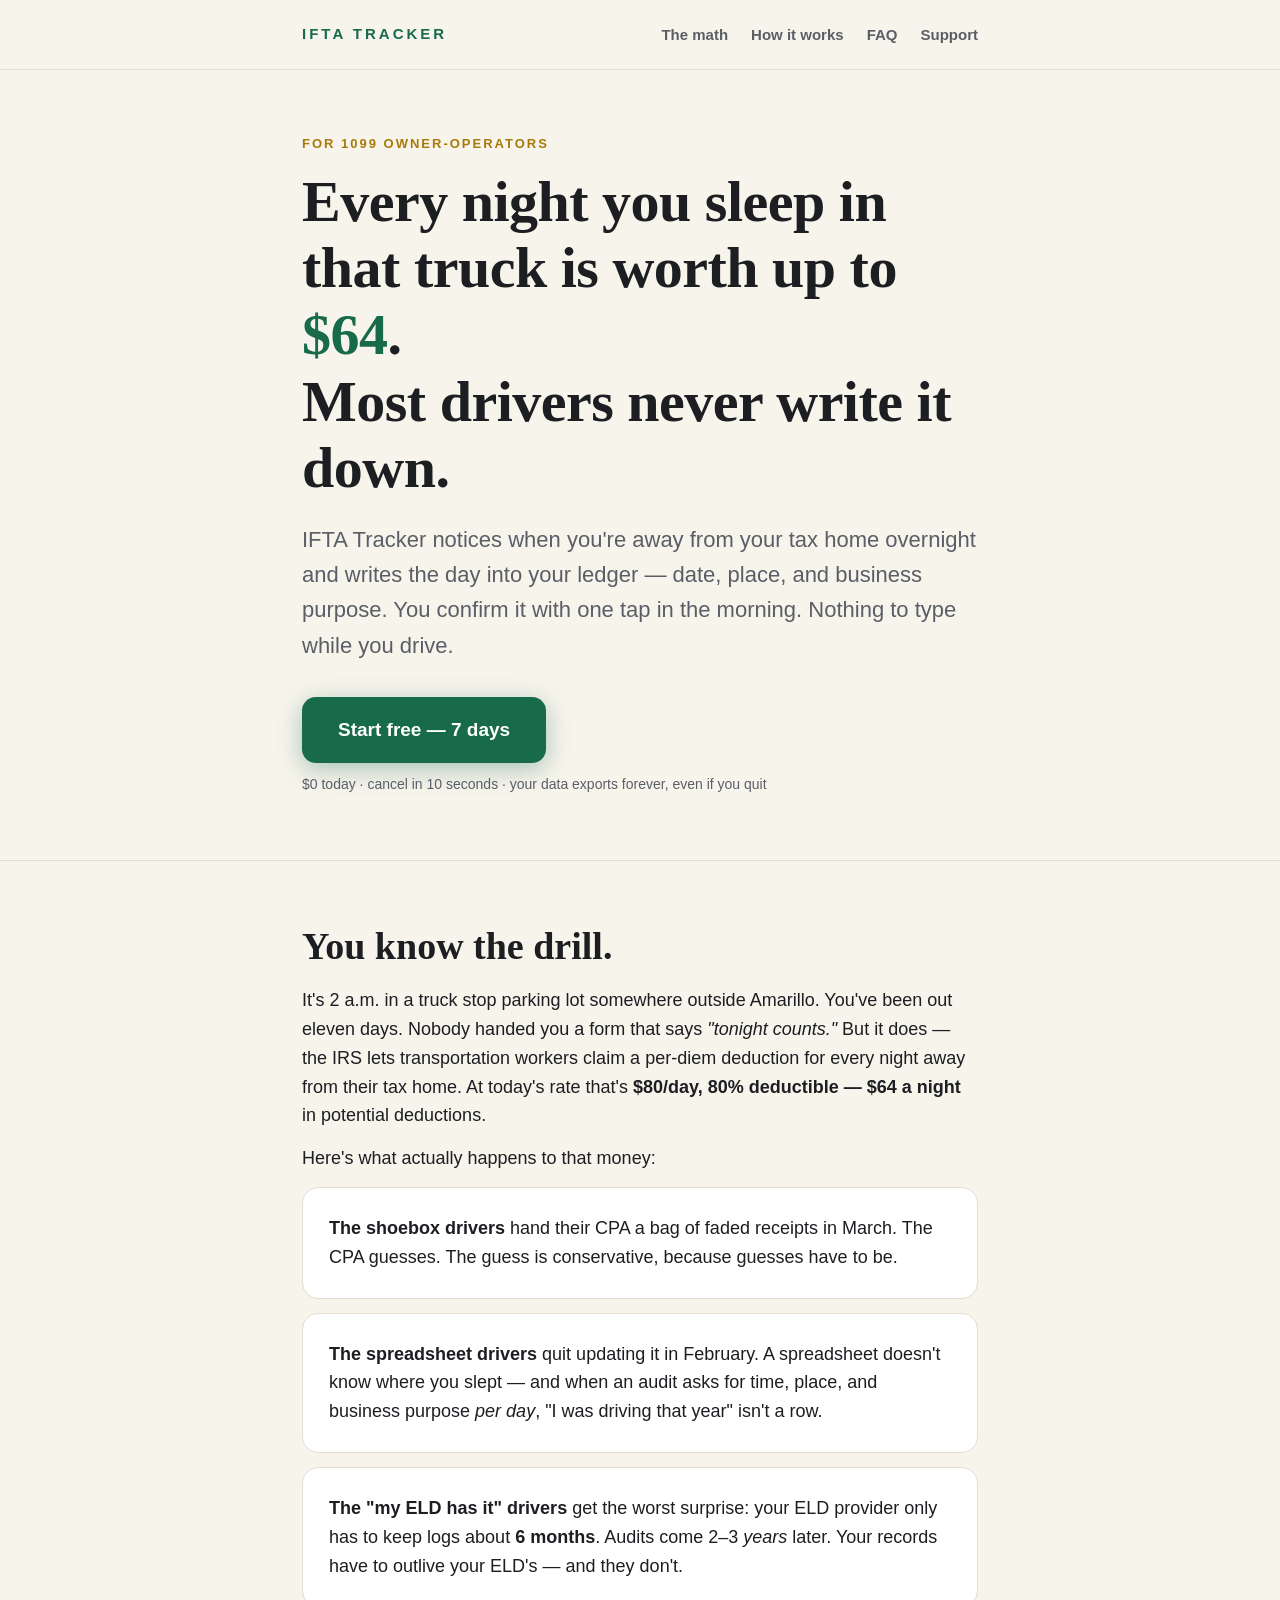
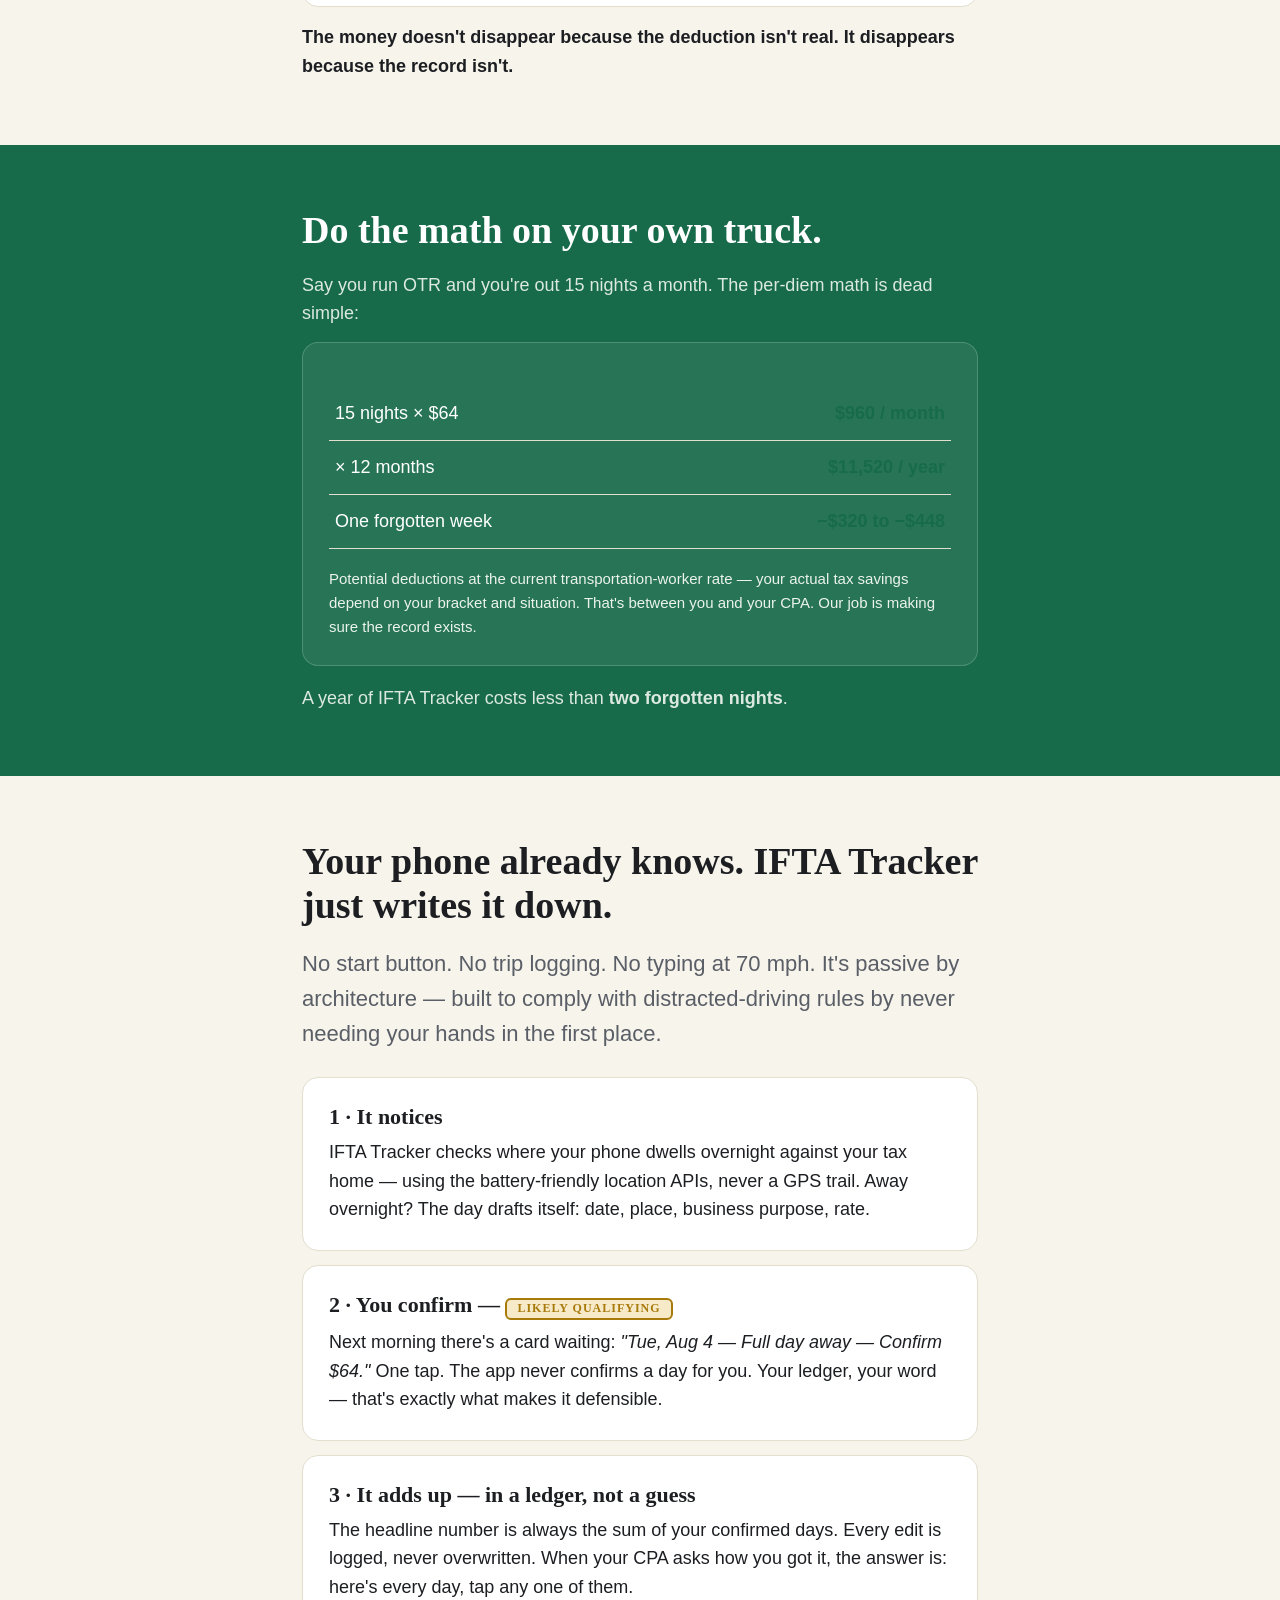
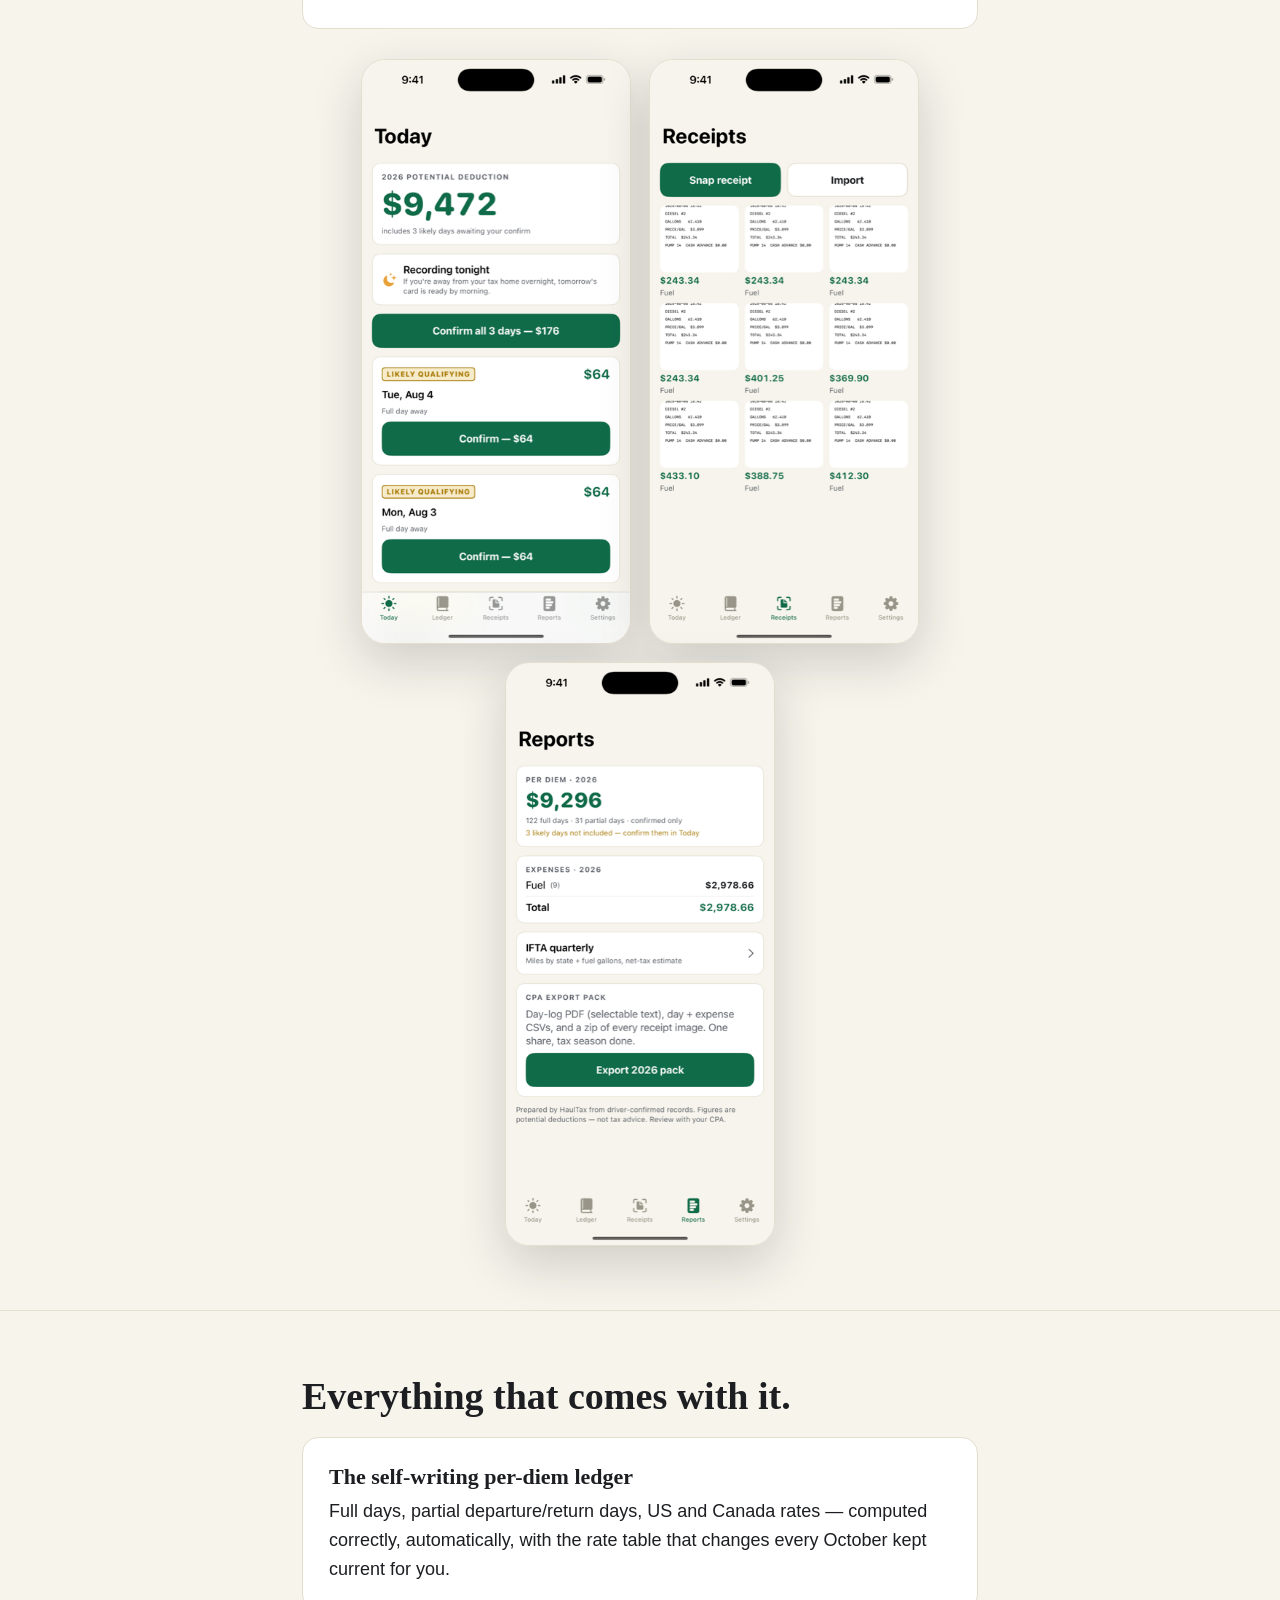
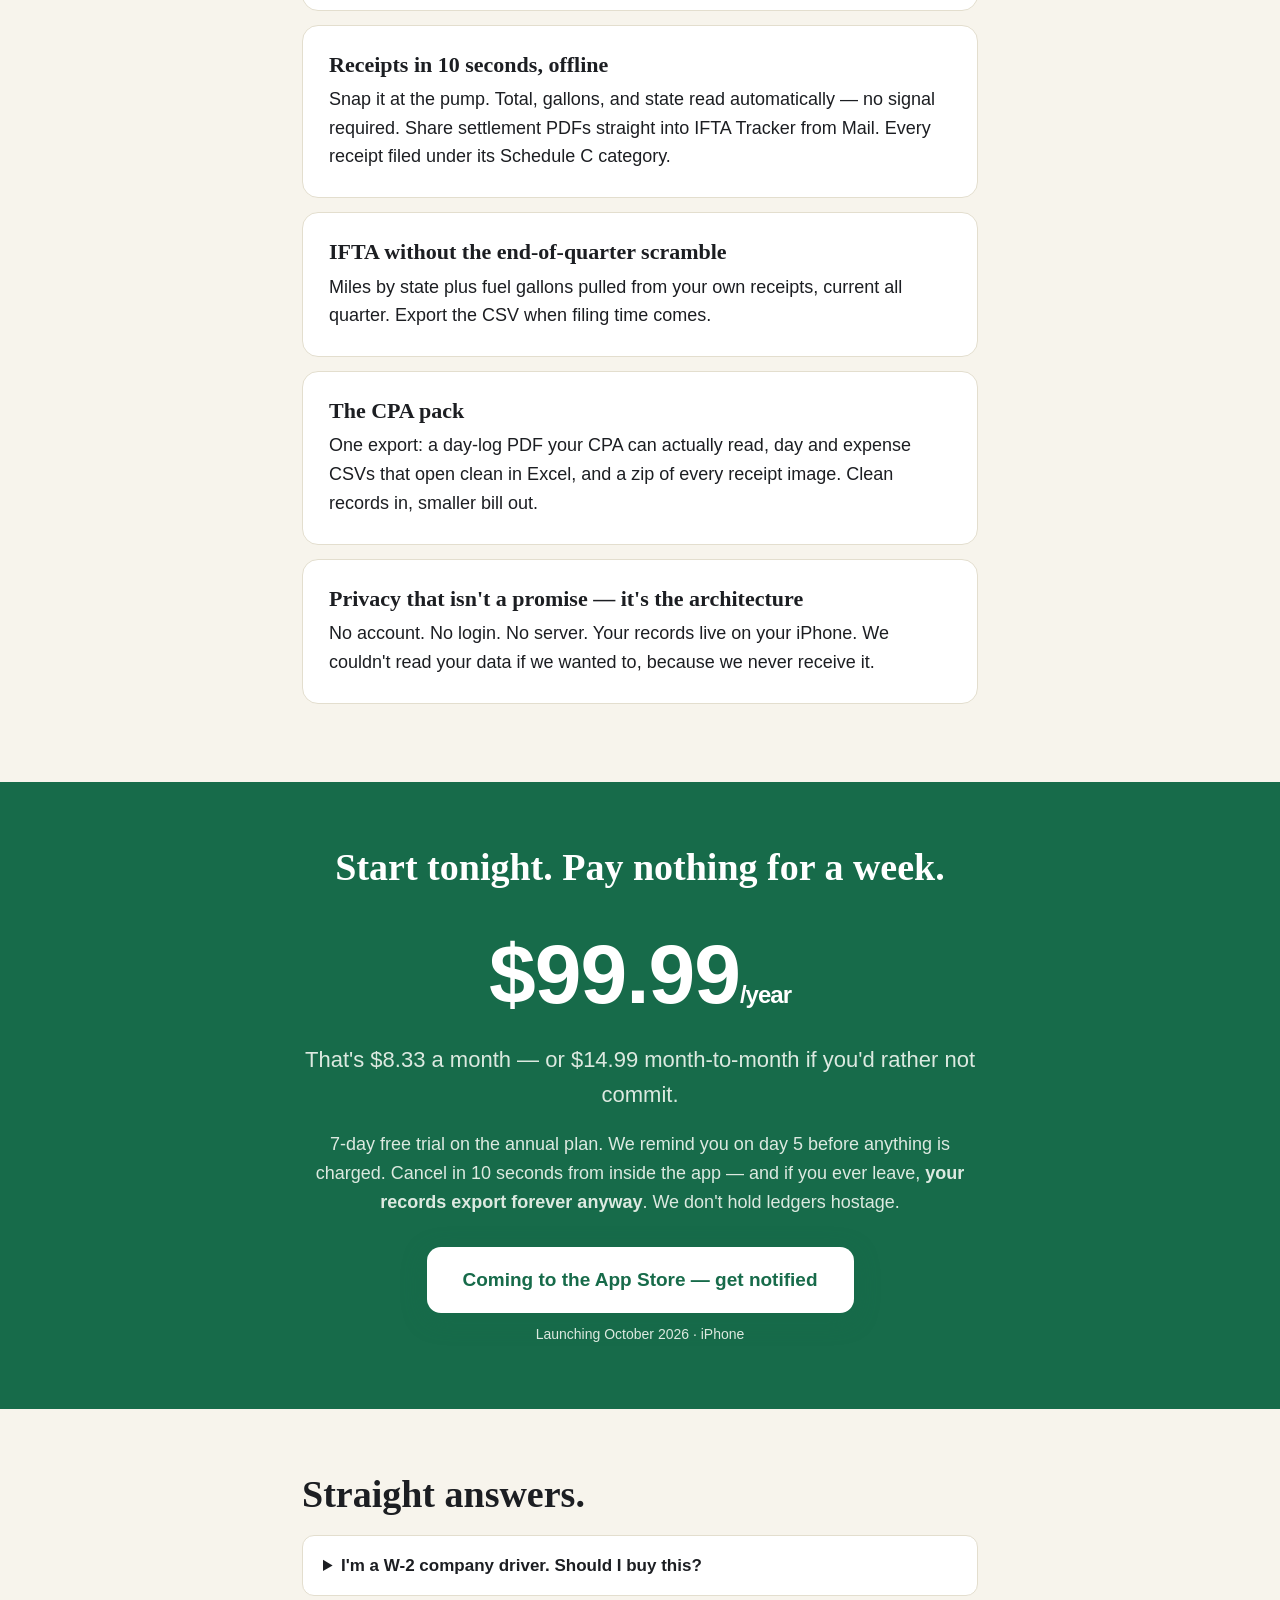
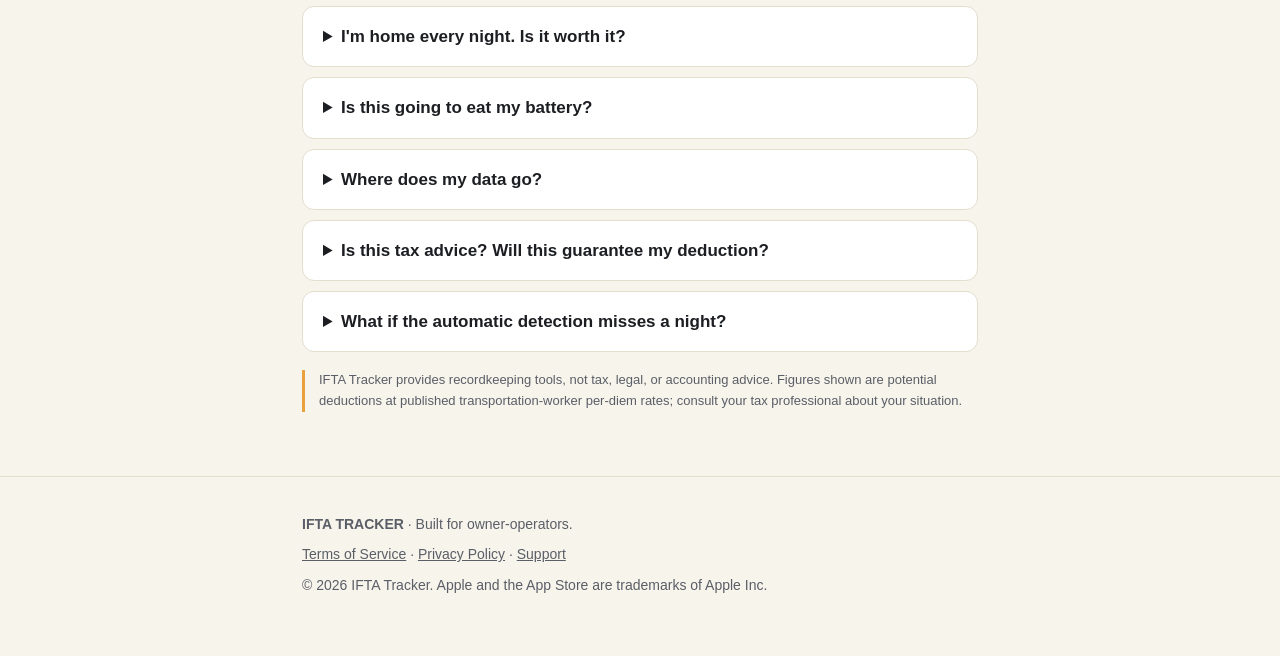
==== index.html @ a879c94c "IFTA Tracker marketing site: landing, privacy, terms, support" ====
<!DOCTYPE html>
<html lang="en">
<head>
<meta charset="utf-8">
<meta name="viewport" content="width=device-width, initial-scale=1">
<title>IFTA Tracker — Your road days are worth money. Most drivers never write them down.</title>
<meta name="description" content="IFTA Tracker records your away-from-home nights automatically — up to $64/day in potential per-diem deductions for owner-operators. Receipts in 10 seconds. IFTA without the scramble. Your data never leaves your phone.">
<link rel="stylesheet" href="style.css">
</head>
<body>

<header class="site">
  <div class="wrap">
    <a class="wordmark" href="./">IFTA TRACKER</a>
    <nav class="nav">
      <a href="#math">The math</a>
      <a href="#how">How it works</a>
      <a href="#faq">FAQ</a>
      <a href="support/">Support</a>
    </nav>
  </div>
</header>

<!-- HOOK -->
<section>
  <div class="wrap">
    <p class="eyebrow">For 1099 owner-operators</p>
    <h1>Every night you sleep in that truck is worth up to <span class="money">$64</span>.<br>
    Most drivers never write it down.</h1>
    <p class="sub" style="margin-top:20px">
      IFTA Tracker notices when you're away from your tax home overnight and writes the day
      into your ledger — date, place, and business purpose. You confirm it with one tap
      in the morning. Nothing to type while you drive.
    </p>
    <div style="margin-top:34px">
      <a class="cta" href="#get">Start free — 7 days</a>
      <span class="cta-sub">$0 today · cancel in 10 seconds · your data exports forever, even if you quit</span>
    </div>
  </div>
</section>

<!-- STORY / PROBLEM -->
<section class="rule-top">
  <div class="wrap">
    <h2>You know the drill.</h2>
    <p>It's 2 a.m. in a truck stop parking lot somewhere outside Amarillo. You've been
    out eleven days. Nobody handed you a form that says <em>"tonight counts."</em>
    But it does — the IRS lets transportation workers claim a per-diem deduction for
    every night away from their tax home. At today's rate that's <strong>$80/day, 80%
    deductible — $64 a night</strong> in potential deductions.</p>

    <p style="margin-top:14px">Here's what actually happens to that money:</p>

    <div class="card">
      <p><strong>The shoebox drivers</strong> hand their CPA a bag of faded receipts in
      March. The CPA guesses. The guess is conservative, because guesses have to be.</p>
    </div>
    <div class="card">
      <p><strong>The spreadsheet drivers</strong> quit updating it in February. A
      spreadsheet doesn't know where you slept — and when an audit asks for time,
      place, and business purpose <em>per day</em>, "I was driving that year" isn't a row.</p>
    </div>
    <div class="card">
      <p><strong>The "my ELD has it" drivers</strong> get the worst surprise: your ELD
      provider only has to keep logs about <strong>6 months</strong>. Audits come 2–3
      <em>years</em> later. Your records have to outlive your ELD's — and they don't.</p>
    </div>

    <p style="margin-top:16px"><strong>The money doesn't disappear because the deduction
    isn't real. It disappears because the record isn't.</strong></p>
  </div>
</section>

<!-- THE MATH -->
<section class="dark" id="math">
  <div class="wrap">
    <h2>Do the math on your own truck.</h2>
    <p>Say you run OTR and you're out 15 nights a month. The per-diem math is dead simple:</p>
    <div class="card">
      <table class="ledger-table" style="color:#fff">
        <tr><td>15 nights × $64</td><td>$960 / month</td></tr>
        <tr><td>× 12 months</td><td>$11,520 / year</td></tr>
        <tr><td>One forgotten week</td><td>−$320 to −$448</td></tr>
      </table>
      <p style="font-size:15px">Potential deductions at the current transportation-worker
      rate — your actual tax savings depend on your bracket and situation. That's between
      you and your CPA. Our job is making sure the record exists.</p>
    </div>
    <p style="margin-top:18px">A year of IFTA Tracker costs less than <strong>two forgotten
    nights</strong>.</p>
  </div>
</section>

<!-- MECHANISM -->
<section id="how">
  <div class="wrap">
    <h2>Your phone already knows. IFTA Tracker just writes it down.</h2>
    <p class="sub">No start button. No trip logging. No typing at 70 mph. It's passive by
    architecture — built to comply with distracted-driving rules by never needing your
    hands in the first place.</p>

    <div class="card" style="margin-top:26px">
      <h3>1 · It notices</h3>
      <p>IFTA Tracker checks where your phone dwells overnight against your tax home — using
      the battery-friendly location APIs, never a GPS trail. Away overnight? The day
      drafts itself: date, place, business purpose, rate.</p>
    </div>
    <div class="card">
      <h3>2 · You confirm — <span class="stamp">LIKELY QUALIFYING</span></h3>
      <p>Next morning there's a card waiting: <em>"Tue, Aug 4 — Full day away — Confirm
      $64."</em> One tap. The app never confirms a day for you. Your ledger, your word —
      that's exactly what makes it defensible.</p>
    </div>
    <div class="card">
      <h3>3 · It adds up — in a ledger, not a guess</h3>
      <p>The headline number is always the sum of your confirmed days. Every edit is
      logged, never overwritten. When your CPA asks how you got it, the answer is:
      here's every day, tap any one of them.</p>
    </div>

    <div class="shots">
      <img src="assets/01-today.png" alt="IFTA Tracker Today screen with the year's recorded potential deduction and confirm cards">
      <img src="assets/03-receipts.png" alt="Receipts screen — snap a fuel receipt, total and gallons read automatically">
      <img src="assets/04-reports.png" alt="Reports screen with per-diem totals, expenses, and CPA export pack">
    </div>
  </div>
</section>

<!-- VALUE STACK -->
<section class="rule-top">
  <div class="wrap">
    <h2>Everything that comes with it.</h2>
    <div class="card"><h3>The self-writing per-diem ledger</h3>
      <p>Full days, partial departure/return days, US and Canada rates — computed
      correctly, automatically, with the rate table that changes every October kept
      current for you.</p></div>
    <div class="card"><h3>Receipts in 10 seconds, offline</h3>
      <p>Snap it at the pump. Total, gallons, and state read automatically — no signal
      required. Share settlement PDFs straight into IFTA Tracker from Mail. Every receipt
      filed under its Schedule C category.</p></div>
    <div class="card"><h3>IFTA without the end-of-quarter scramble</h3>
      <p>Miles by state plus fuel gallons pulled from your own receipts, current all
      quarter. Export the CSV when filing time comes.</p></div>
    <div class="card"><h3>The CPA pack</h3>
      <p>One export: a day-log PDF your CPA can actually read, day and expense CSVs
      that open clean in Excel, and a zip of every receipt image. Clean records in,
      smaller bill out.</p></div>
    <div class="card"><h3>Privacy that isn't a promise — it's the architecture</h3>
      <p>No account. No login. No server. Your records live on your iPhone. We couldn't
      read your data if we wanted to, because we never receive it.</p></div>
  </div>
</section>

<!-- OFFER / RISK REVERSAL -->
<section class="dark" id="get">
  <div class="wrap" style="text-align:center">
    <h2>Start tonight. Pay nothing for a week.</h2>
    <p class="big-money" style="color:#fff">$99.99<span style="font-size:24px;font-weight:600">/year</span></p>
    <p class="sub">That's $8.33 a month — or $14.99 month-to-month if you'd rather not commit.</p>
    <p style="margin-top:18px">7-day free trial on the annual plan. We remind you on day 5
    before anything is charged. Cancel in 10 seconds from inside the app — and if you ever
    leave, <strong>your records export forever anyway</strong>. We don't hold ledgers hostage.</p>
    <div style="margin-top:30px">
      <!-- Swap for the App Store link on launch day -->
      <a class="cta" style="background:#fff;color:var(--money)" href="support/">Coming to the App Store — get notified</a>
      <span class="cta-sub" style="color:#DCE9E0">Launching October 2026 · iPhone</span>
    </div>
  </div>
</section>

<!-- FAQ -->
<section id="faq">
  <div class="wrap">
    <h2>Straight answers.</h2>
    <div class="faq">
      <details><summary>I'm a W-2 company driver. Should I buy this?</summary>
        <p>Honestly? Probably not. The employee per-diem deduction ended in 2018. IFTA Tracker
        is built for 1099 owner-operators — own authority, leased, or lease-purchase. If
        you're W-2, save your money. We'd rather tell you that now than in a review.</p></details>
      <details><summary>I'm home every night. Is it worth it?</summary>
        <p>Local drivers usually have no overnight per diem — but receipts and IFTA still
        count, so it can still earn its keep. The overnight ledger is the star of the show,
        though, and we won't pretend otherwise.</p></details>
      <details><summary>Is this going to eat my battery?</summary>
        <p>No. IFTA Tracker never runs continuous GPS. It uses the same low-power location
        events your phone already produces (significant location changes, visits, one
        geofence around your tax home). It's the difference between a dashcam and a
        doorbell camera.</p></details>
      <details><summary>Where does my data go?</summary>
        <p>Nowhere. There's no IFTA Tracker server and no account. Records stay on your iPhone.
        Read the <a href="privacy/">privacy policy</a> — it's short, because there's
        almost nothing to disclose.</p></details>
      <details><summary>Is this tax advice? Will this guarantee my deduction?</summary>
        <p>No and no. IFTA Tracker records <em>potential</em> deductions and produces the
        time-place-purpose documentation the IRS expects. What you claim is a decision
        for you and your tax professional. We build the record; your CPA makes the call.</p></details>
      <details><summary>What if the automatic detection misses a night?</summary>
        <p>Phone died? Airplane mode? IFTA Tracker never invents a day — it asks. You get a
        "were you away Thursday night?" card and a one-tap answer. Gaps become questions,
        never fiction.</p></details>
    </div>
    <p class="disclaimer">IFTA Tracker provides recordkeeping tools, not tax, legal, or
    accounting advice. Figures shown are potential deductions at published
    transportation-worker per-diem rates; consult your tax professional about your
    situation.</p>
  </div>
</section>

<footer class="site">
  <div class="wrap">
    <p><strong>IFTA TRACKER</strong> · Built for owner-operators.</p>
    <p style="margin-top:8px">
      <a href="terms/">Terms of Service</a> ·
      <a href="privacy/">Privacy Policy</a> ·
      <a href="support/">Support</a>
    </p>
    <p style="margin-top:8px">© 2026 IFTA Tracker. Apple and the App Store are trademarks of Apple Inc.</p>
  </div>
</footer>

</body>
</html>
---- style.css ----
/* Road Ledger — IFTA Tracker marketing site */
:root {
  --paper: #F7F4EC;
  --surface: #FFFFFF;
  --ink: #1C1E22;
  --ink2: #5A5E66;
  --rule: #E3DECE;
  --money: #176B4A;
  --money-dark: #0F4D34;
  --amber: #E8A13D;
  --likely: #A87A0B;
  --likely-fill: #F6EAC9;
  --alert: #B3261E;
}
* { margin: 0; padding: 0; box-sizing: border-box; }
html { scroll-behavior: smooth; }
body {
  background: var(--paper);
  color: var(--ink);
  font-family: -apple-system, BlinkMacSystemFont, "Segoe UI", Roboto, Helvetica, Arial, sans-serif;
  line-height: 1.6;
  font-size: 18px;
}
.wrap { max-width: 720px; margin: 0 auto; padding: 0 22px; }
.wide { max-width: 1000px; }

header.site {
  padding: 20px 0;
  border-bottom: 1px solid var(--rule);
}
header.site .wrap { display: flex; justify-content: space-between; align-items: center; }
.wordmark {
  font-weight: 900; letter-spacing: 3px; font-size: 15px; color: var(--money);
  text-decoration: none;
}
.nav a { color: var(--ink2); text-decoration: none; margin-left: 18px; font-size: 15px; font-weight: 600; }
.nav a:hover { color: var(--money); }

h1, h2, h3, .serif {
  font-family: Georgia, "Times New Roman", serif;
  line-height: 1.15;
}
h1 { font-size: clamp(38px, 6vw, 58px); font-weight: 700; letter-spacing: -0.5px; }
h2 { font-size: clamp(28px, 4.5vw, 38px); margin-bottom: 18px; }
h3 { font-size: 22px; margin-bottom: 8px; }
.sub { color: var(--ink2); font-size: clamp(19px, 2.6vw, 22px); }

section { padding: 64px 0; }
section.tight { padding: 40px 0; }
.rule-top { border-top: 1px solid var(--rule); }

.eyebrow {
  font-size: 13px; font-weight: 800; letter-spacing: 2px; text-transform: uppercase;
  color: var(--likely); margin-bottom: 14px;
}
.money { color: var(--money); }
.big-money {
  font-size: clamp(52px, 9vw, 84px); font-weight: 900; color: var(--money);
  font-variant-numeric: tabular-nums; letter-spacing: -1px;
  font-family: -apple-system, BlinkMacSystemFont, sans-serif;
}

.cta, .cta:visited {
  display: inline-block; background: var(--money); color: #fff; text-decoration: none;
  font-weight: 800; font-size: 19px; padding: 18px 36px; border-radius: 14px;
  box-shadow: 0 6px 24px rgba(23, 107, 74, 0.35);
}
.cta:hover { background: var(--money-dark); }
.cta-sub { display: block; margin-top: 10px; color: var(--ink2); font-size: 14px; }

.card {
  background: var(--surface); border: 1px solid var(--rule); border-radius: 16px;
  padding: 26px; margin: 14px 0;
}
.stamp {
  display: inline-block; border: 2px solid var(--likely); color: var(--likely);
  background: var(--likely-fill); border-radius: 6px; padding: 2px 10px;
  font-size: 12px; font-weight: 900; letter-spacing: 1px;
}

.ledger-table { width: 100%; border-collapse: collapse; margin: 18px 0; }
.ledger-table td {
  padding: 12px 6px; border-bottom: 1px solid var(--rule);
  font-variant-numeric: tabular-nums;
}
.ledger-table td:last-child { text-align: right; font-weight: 800; color: var(--money); }

.dark {
  background: var(--money); color: #fff;
}
.dark h2, .dark h3 { color: #fff; }
.dark .sub, .dark p { color: #DCE9E0; }
.dark .card { background: rgba(255,255,255,0.07); border-color: rgba(255,255,255,0.18); }
.dark .card p, .dark .card li { color: #ECF3EE; }

.shots { display: flex; gap: 18px; justify-content: center; flex-wrap: wrap; margin-top: 30px; }
.shots img {
  width: min(270px, 80vw); border-radius: 24px; border: 1px solid var(--rule);
  box-shadow: 0 18px 50px rgba(28, 30, 34, 0.18);
}

.faq details {
  background: var(--surface); border: 1px solid var(--rule); border-radius: 12px;
  padding: 16px 20px; margin-bottom: 10px;
}
.faq summary { font-weight: 700; cursor: pointer; font-size: 17px; }
.faq details p { margin-top: 10px; color: var(--ink2); }

footer.site {
  border-top: 1px solid var(--rule); padding: 36px 0 60px; color: var(--ink2); font-size: 14px;
}
footer.site a { color: var(--ink2); }
.disclaimer {
  font-size: 13px; color: var(--ink2); border-left: 3px solid var(--amber);
  padding-left: 14px; margin-top: 18px;
}

/* legal pages */
.legal h1 { font-size: 34px; margin-bottom: 6px; }
.legal h2 { font-size: 22px; margin: 30px 0 8px; }
.legal p, .legal li { color: #33363c; font-size: 16px; margin-bottom: 10px; }
.legal ul { padding-left: 22px; }
.meta { color: var(--ink2); font-size: 14px; margin-bottom: 26px; }
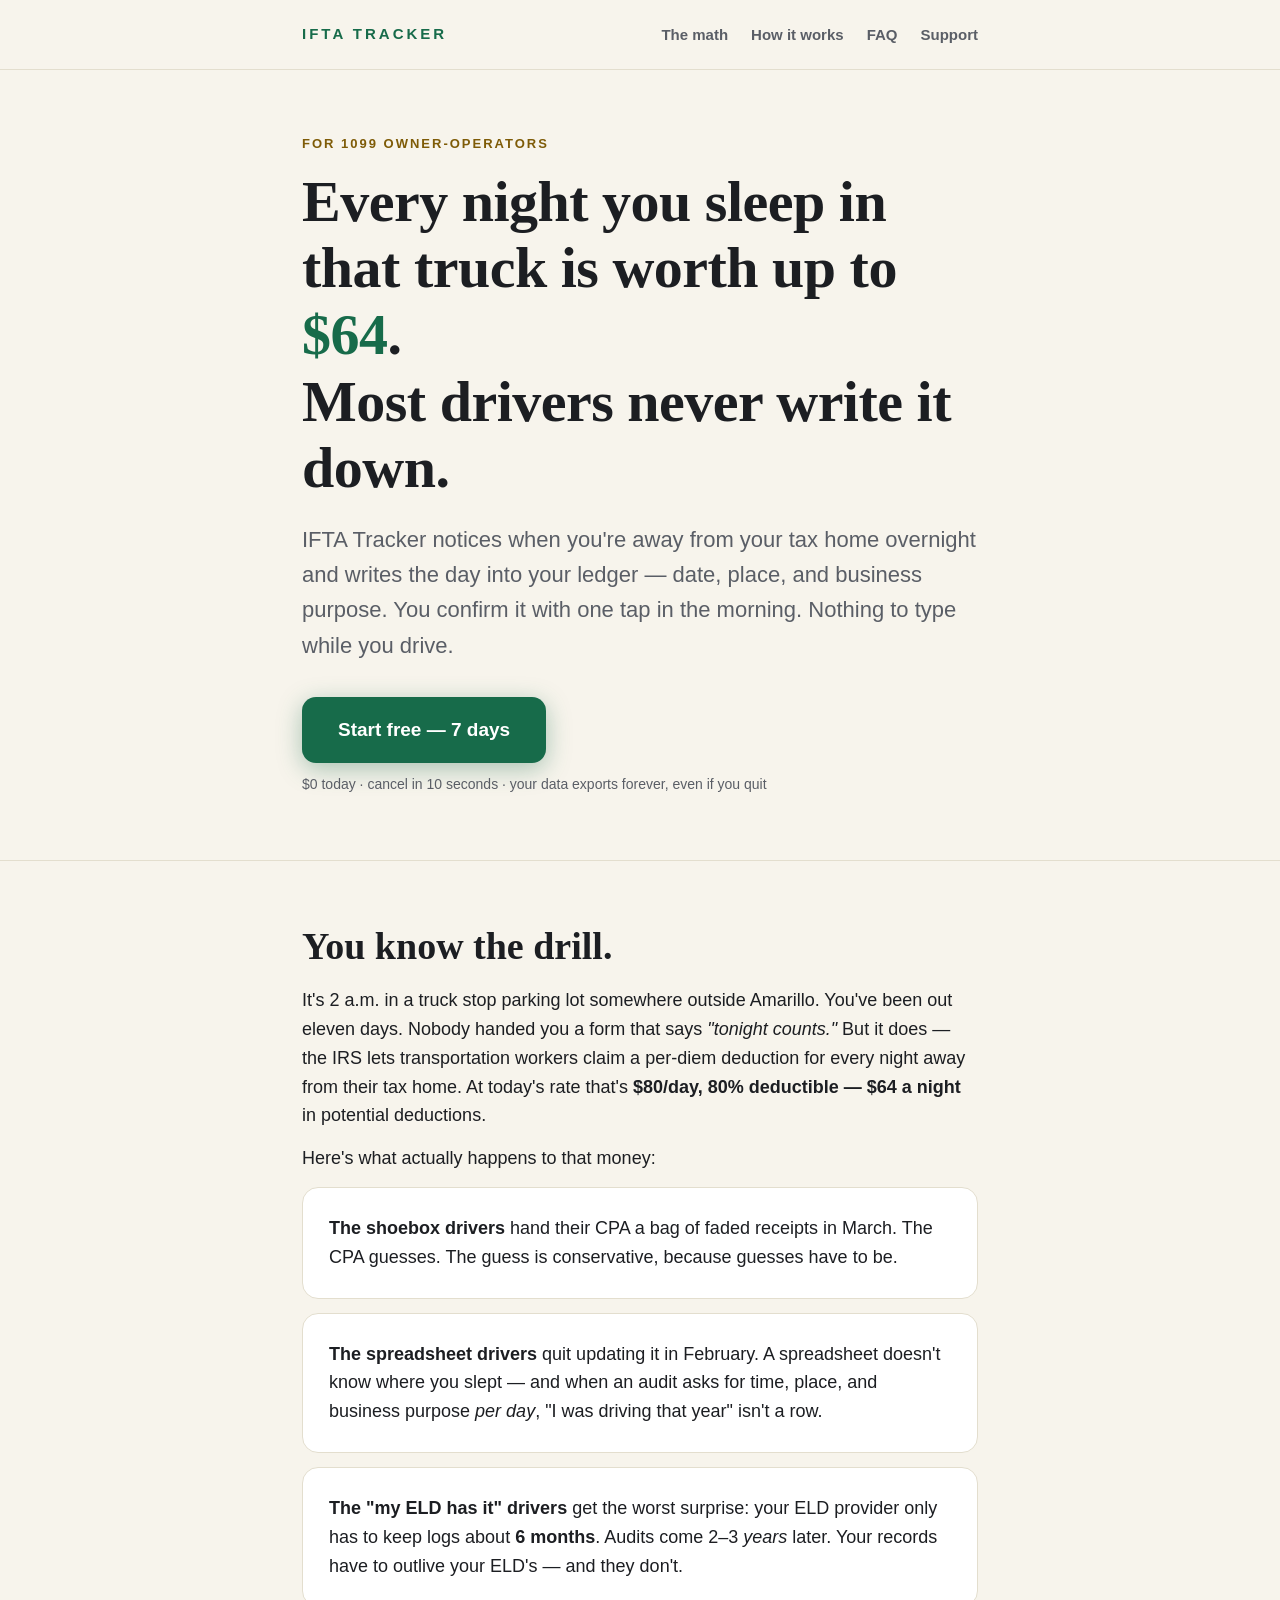
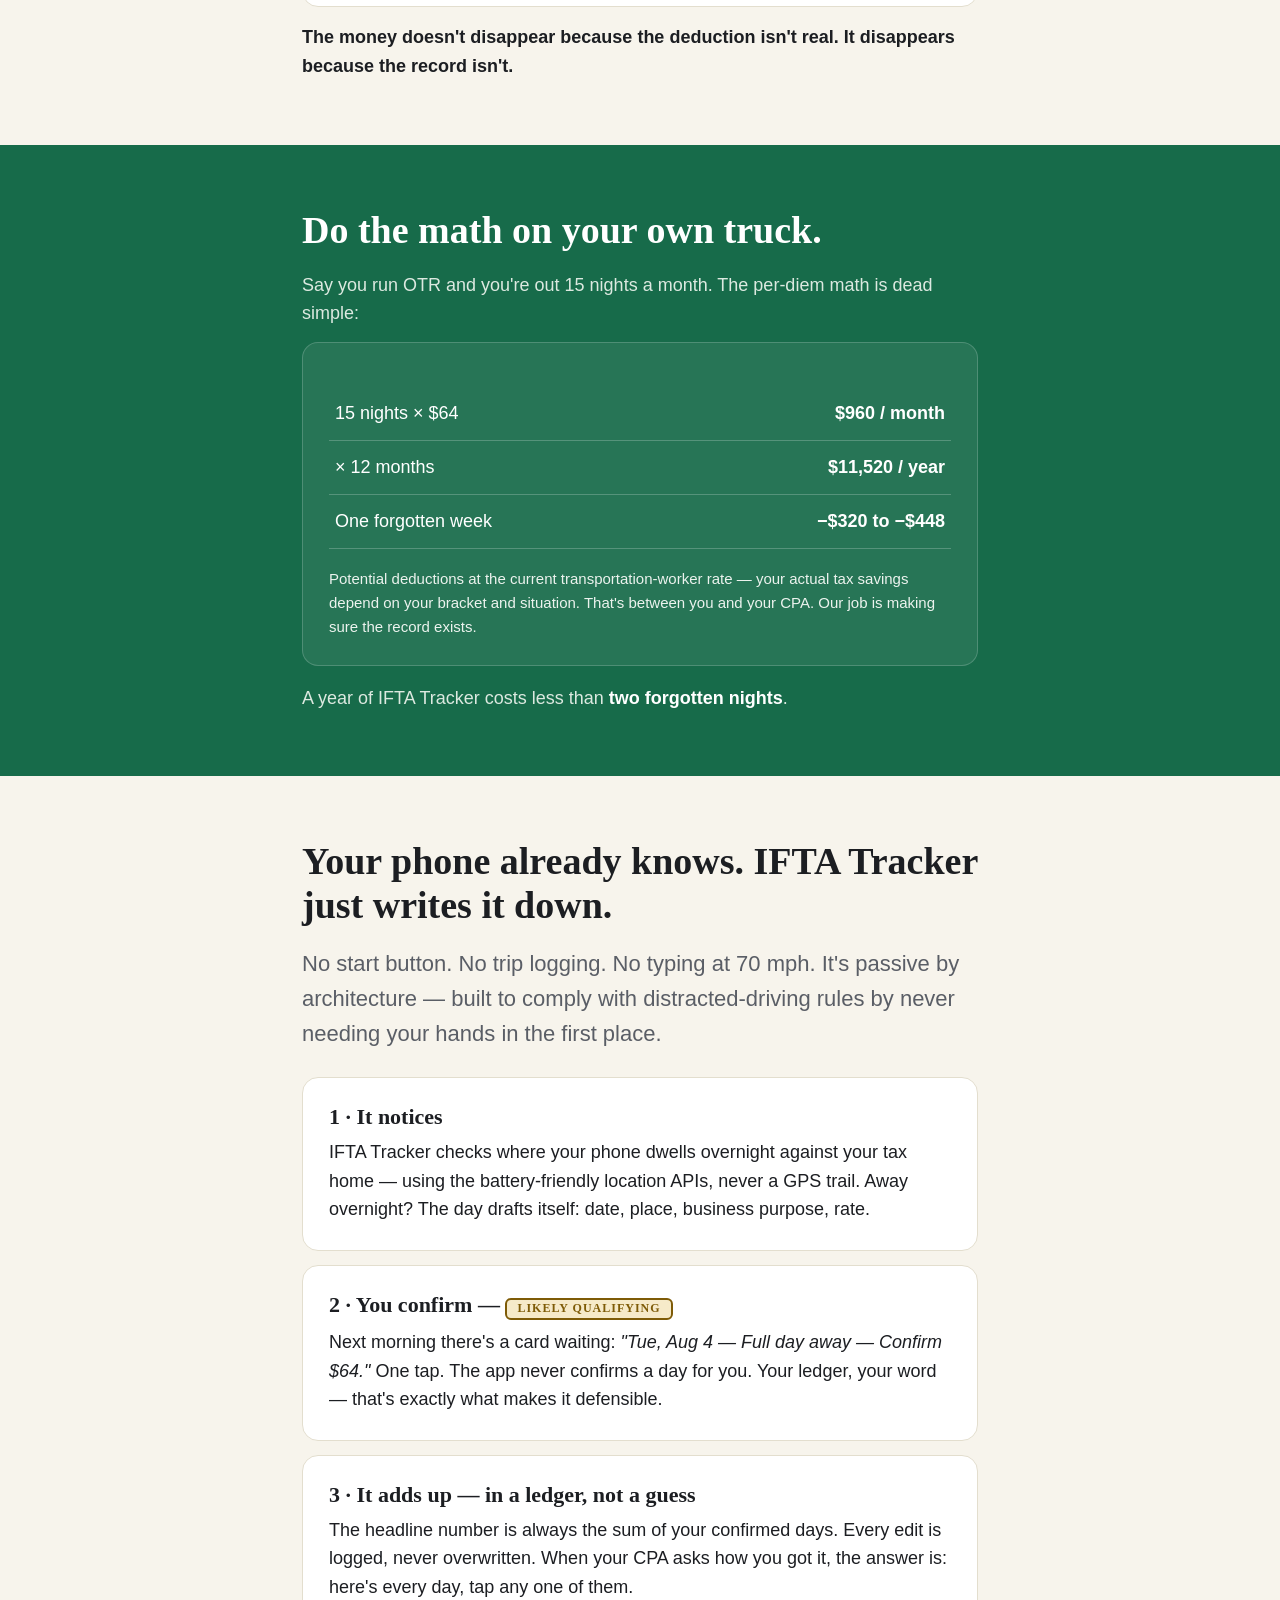
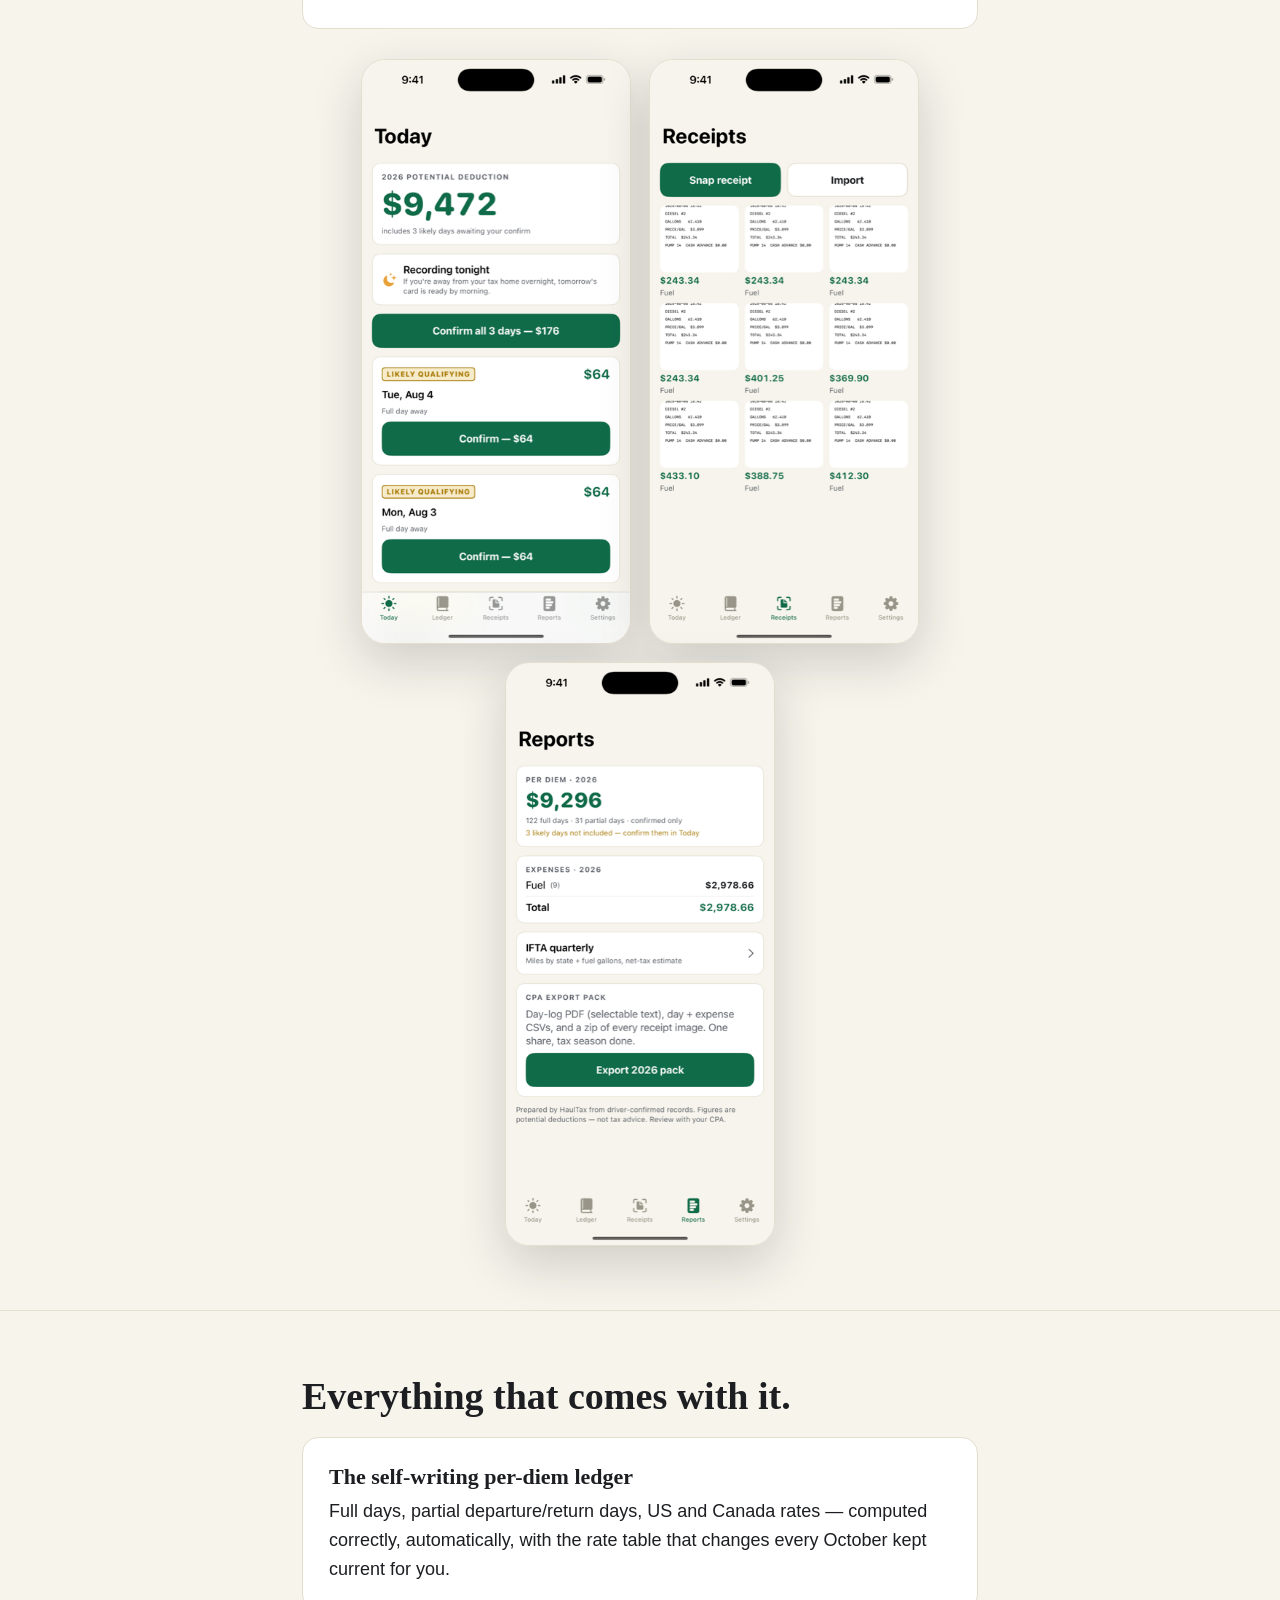
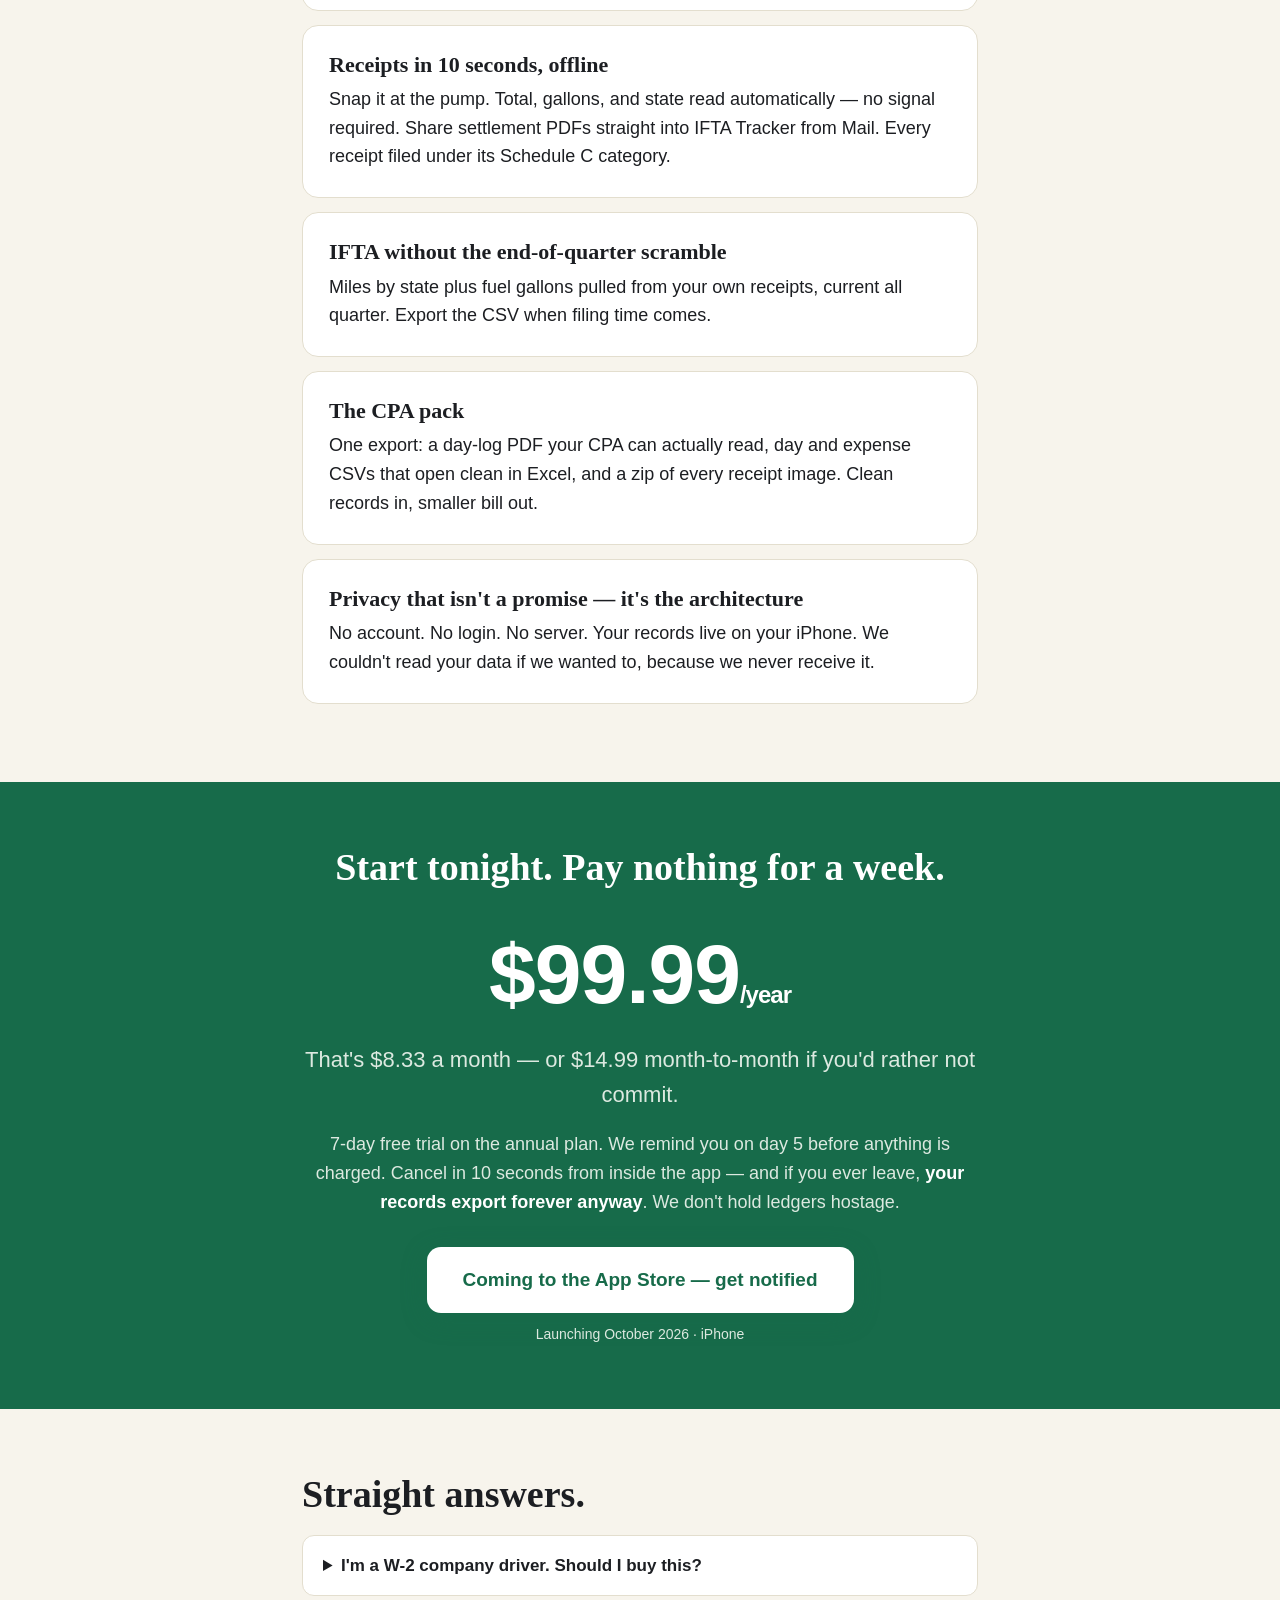
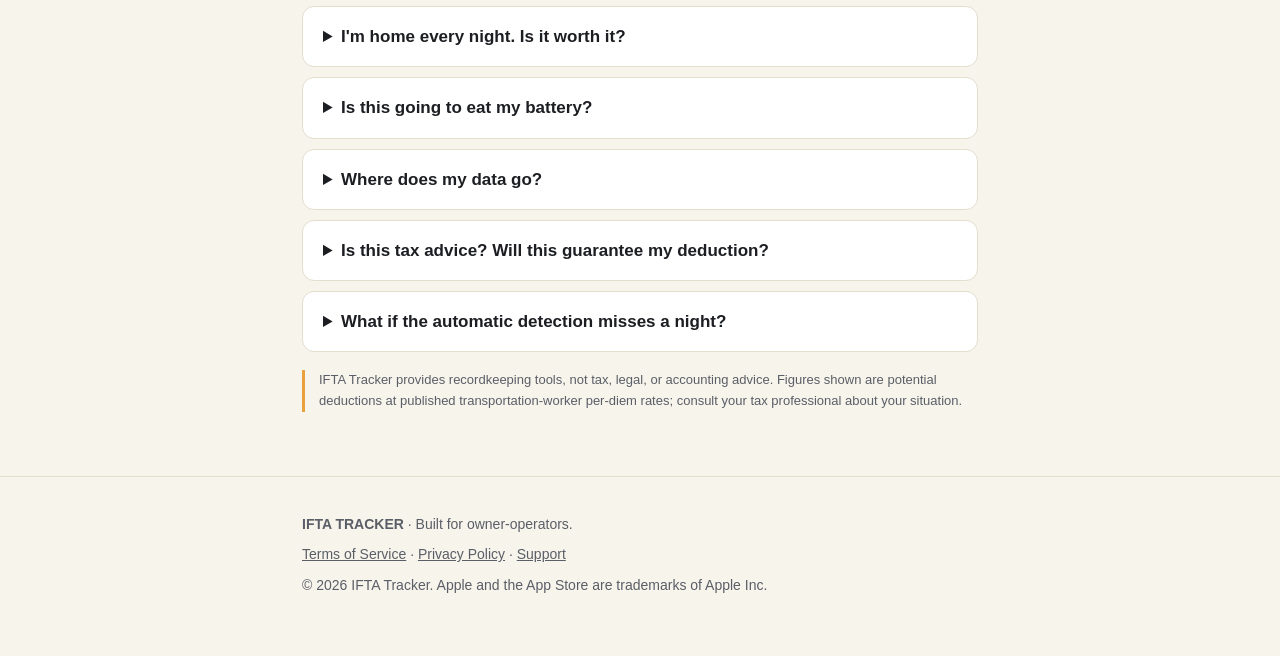
==== commit baa73cd1: "Fix text contrast: money column was dark green on the green panel .ledger-table td:last-child hard-c" ====
--- a/index.html
+++ b/index.html
@@ -77,7 +77,7 @@
     <h2>Do the math on your own truck.</h2>
     <p>Say you run OTR and you're out 15 nights a month. The per-diem math is dead simple:</p>
     <div class="card">
-      <table class="ledger-table" style="color:#fff">
+      <table class="ledger-table">
         <tr><td>15 nights × $64</td><td>$960 / month</td></tr>
         <tr><td>× 12 months</td><td>$11,520 / year</td></tr>
         <tr><td>One forgotten week</td><td>−$320 to −$448</td></tr>
@@ -155,7 +155,7 @@
 <section class="dark" id="get">
   <div class="wrap" style="text-align:center">
     <h2>Start tonight. Pay nothing for a week.</h2>
-    <p class="big-money" style="color:#fff">$99.99<span style="font-size:24px;font-weight:600">/year</span></p>
+    <p class="big-money">$99.99<span style="font-size:24px;font-weight:600">/year</span></p>
     <p class="sub">That's $8.33 a month — or $14.99 month-to-month if you'd rather not commit.</p>
     <p style="margin-top:18px">7-day free trial on the annual plan. We remind you on day 5
     before anything is charged. Cancel in 10 seconds from inside the app — and if you ever
--- a/style.css
+++ b/style.css
@@ -8,7 +8,9 @@
   --money: #176B4A;
   --money-dark: #0F4D34;
   --amber: #E8A13D;
-  --likely: #A87A0B;
+  /* Darkened from #A87A0B: it only ever paints small text (eyebrow, the
+     LIKELY badge) and failed WCAG AA on both paper and the amber fill. */
+  --likely: #7E5B07;
   --likely-fill: #F6EAC9;
   --alert: #B3261E;
 }
@@ -92,6 +94,16 @@
 .dark .sub, .dark p { color: #DCE9E0; }
 .dark .card { background: rgba(255,255,255,0.07); border-color: rgba(255,255,255,0.18); }
 .dark .card p, .dark .card li { color: #ECF3EE; }
+/* Anything painted --money is invisible on the green ground. Flip the
+   accent text to white inside dark sections and lighten the rules, so
+   these never need an inline colour patch at the call site. */
+.dark .money,
+.dark .big-money,
+.dark .eyebrow,
+.dark strong,
+.dark .ledger-table td,
+.dark .ledger-table td:last-child { color: #fff; }
+.dark .ledger-table td { border-bottom-color: rgba(255,255,255,0.22); }
 
 .shots { display: flex; gap: 18px; justify-content: center; flex-wrap: wrap; margin-top: 30px; }
 .shots img {
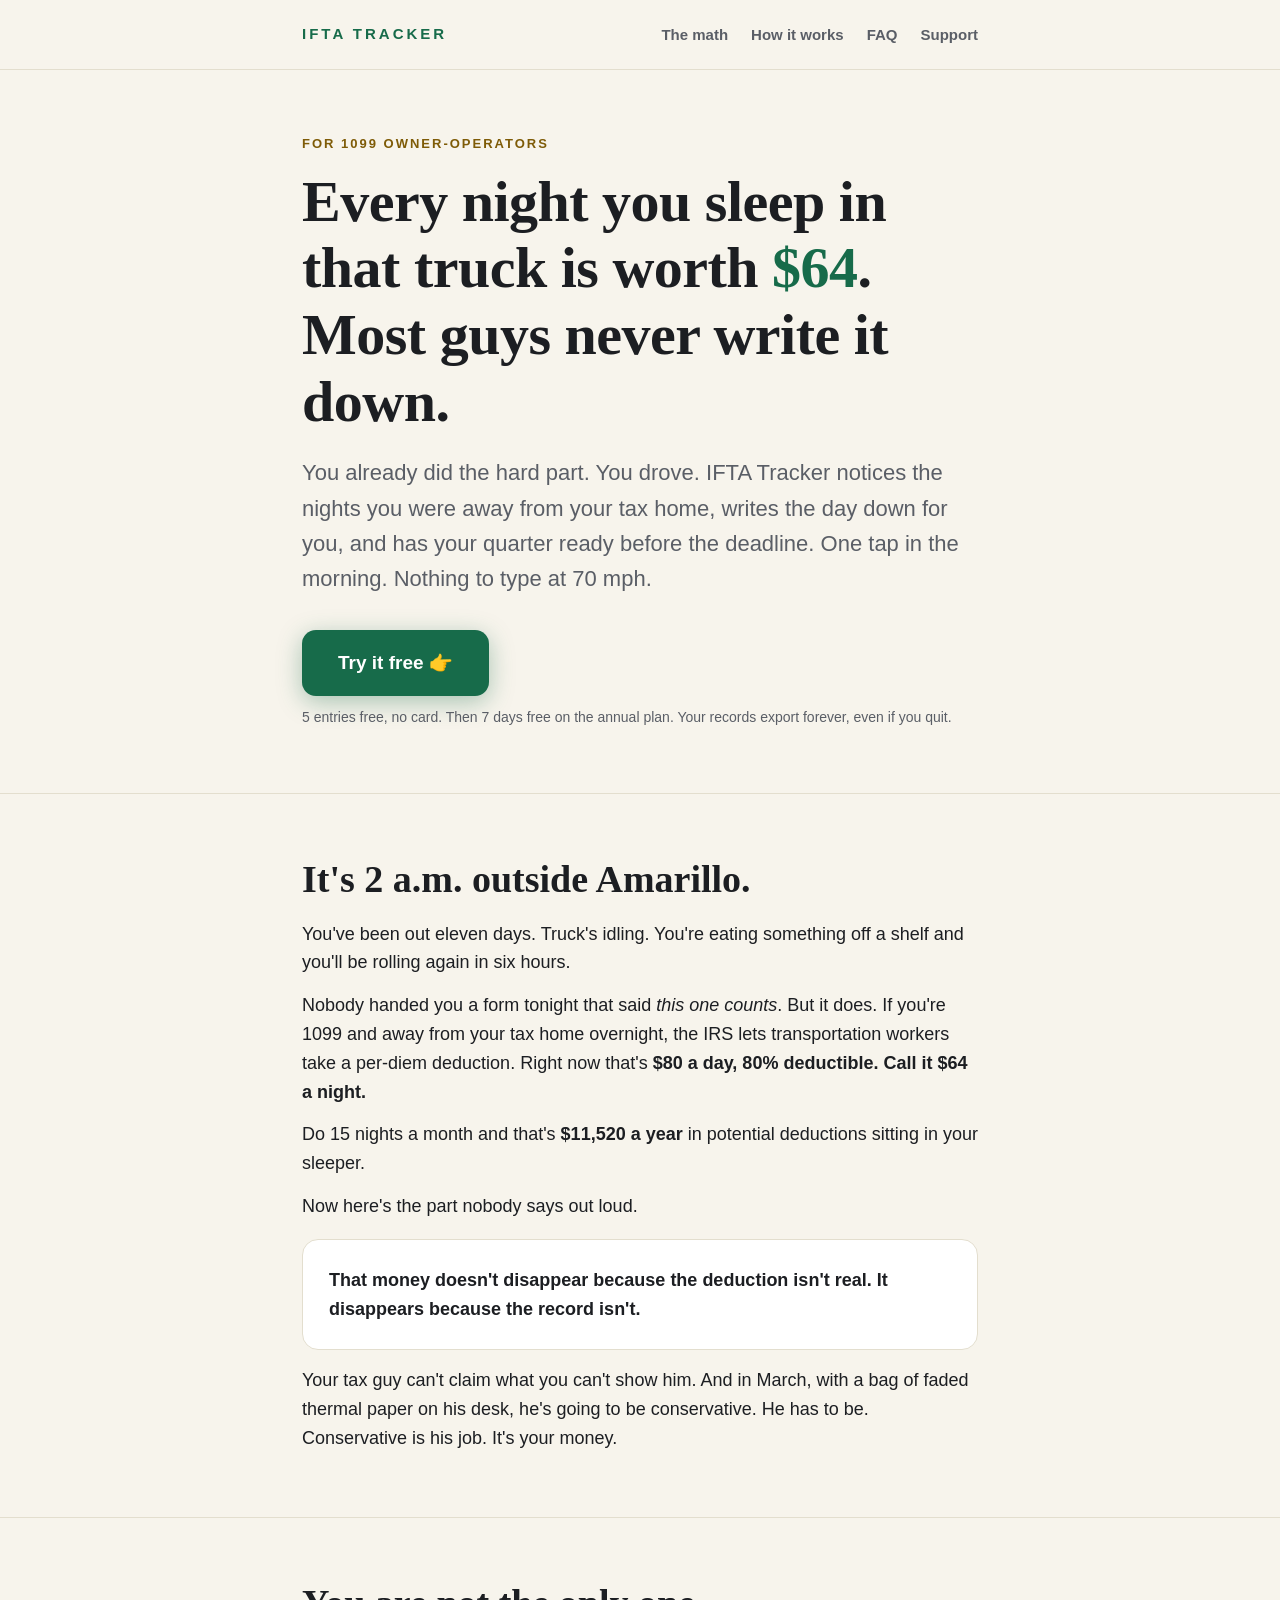
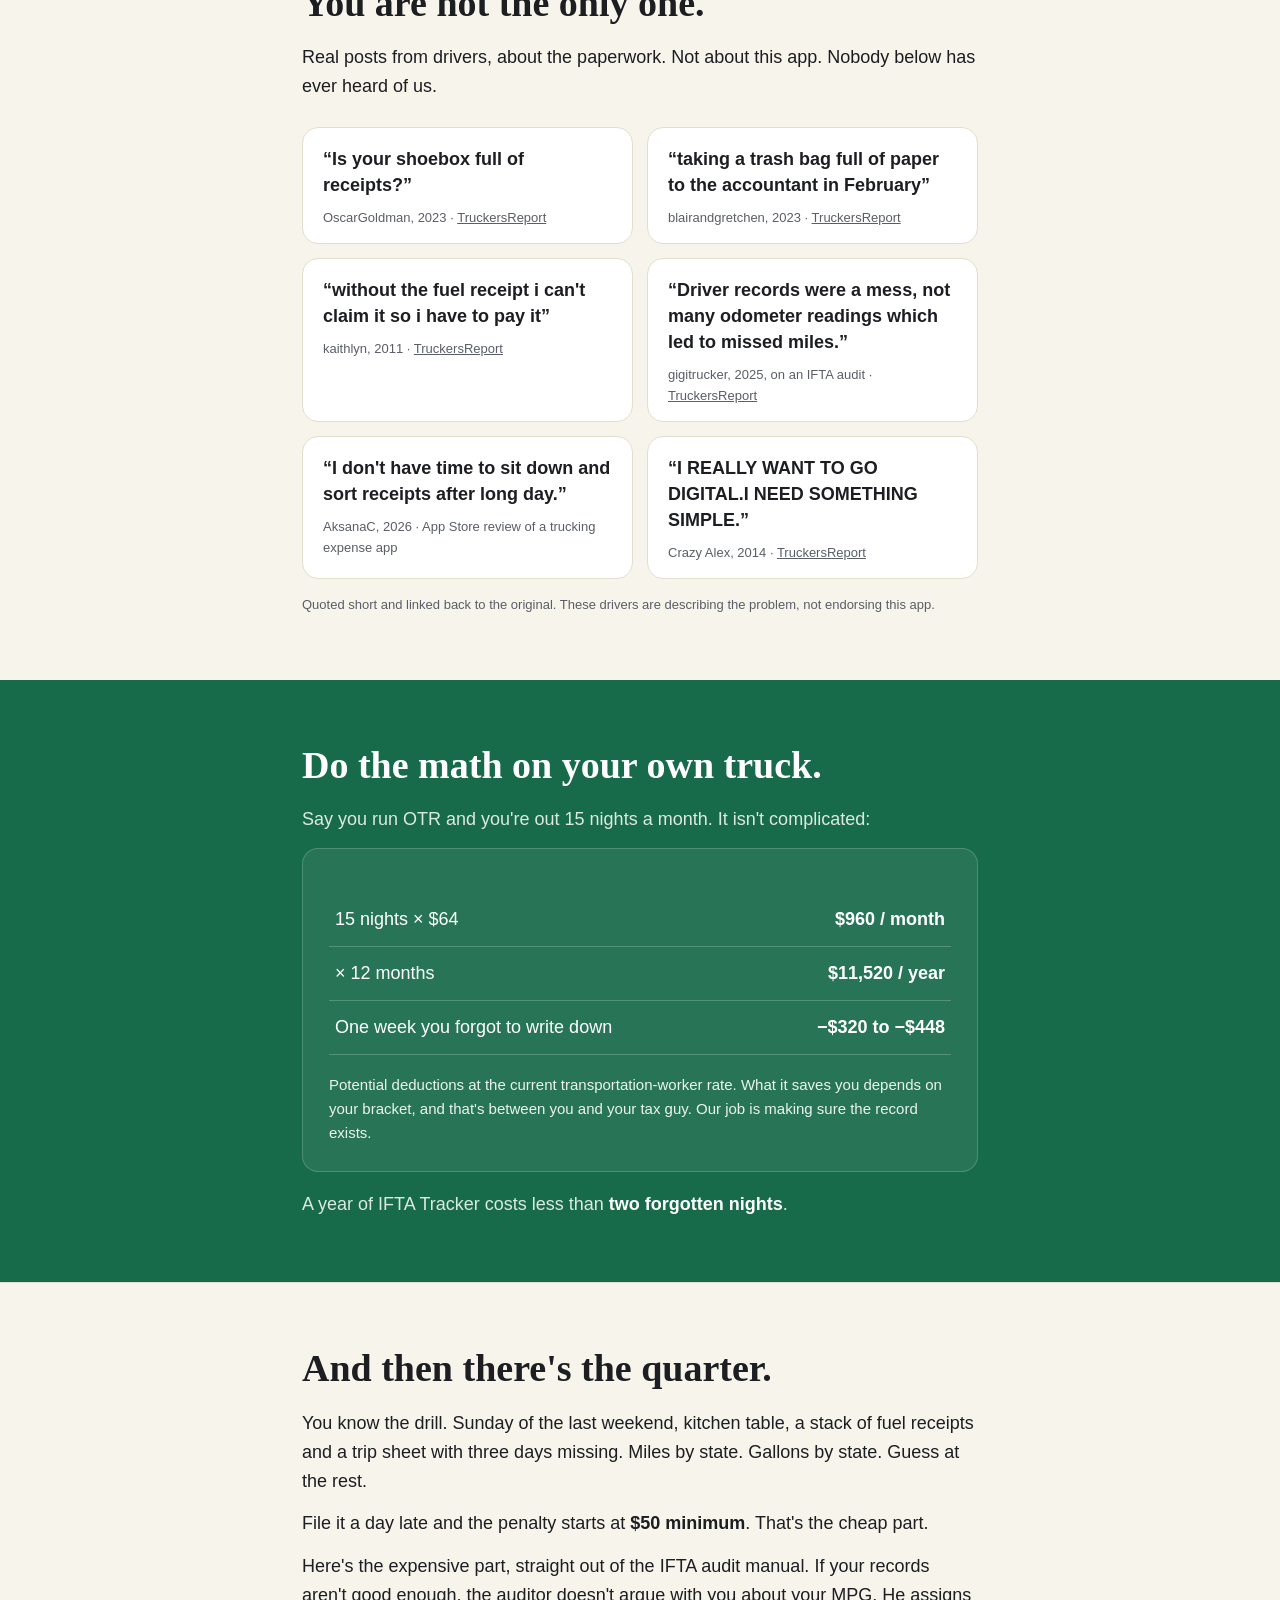
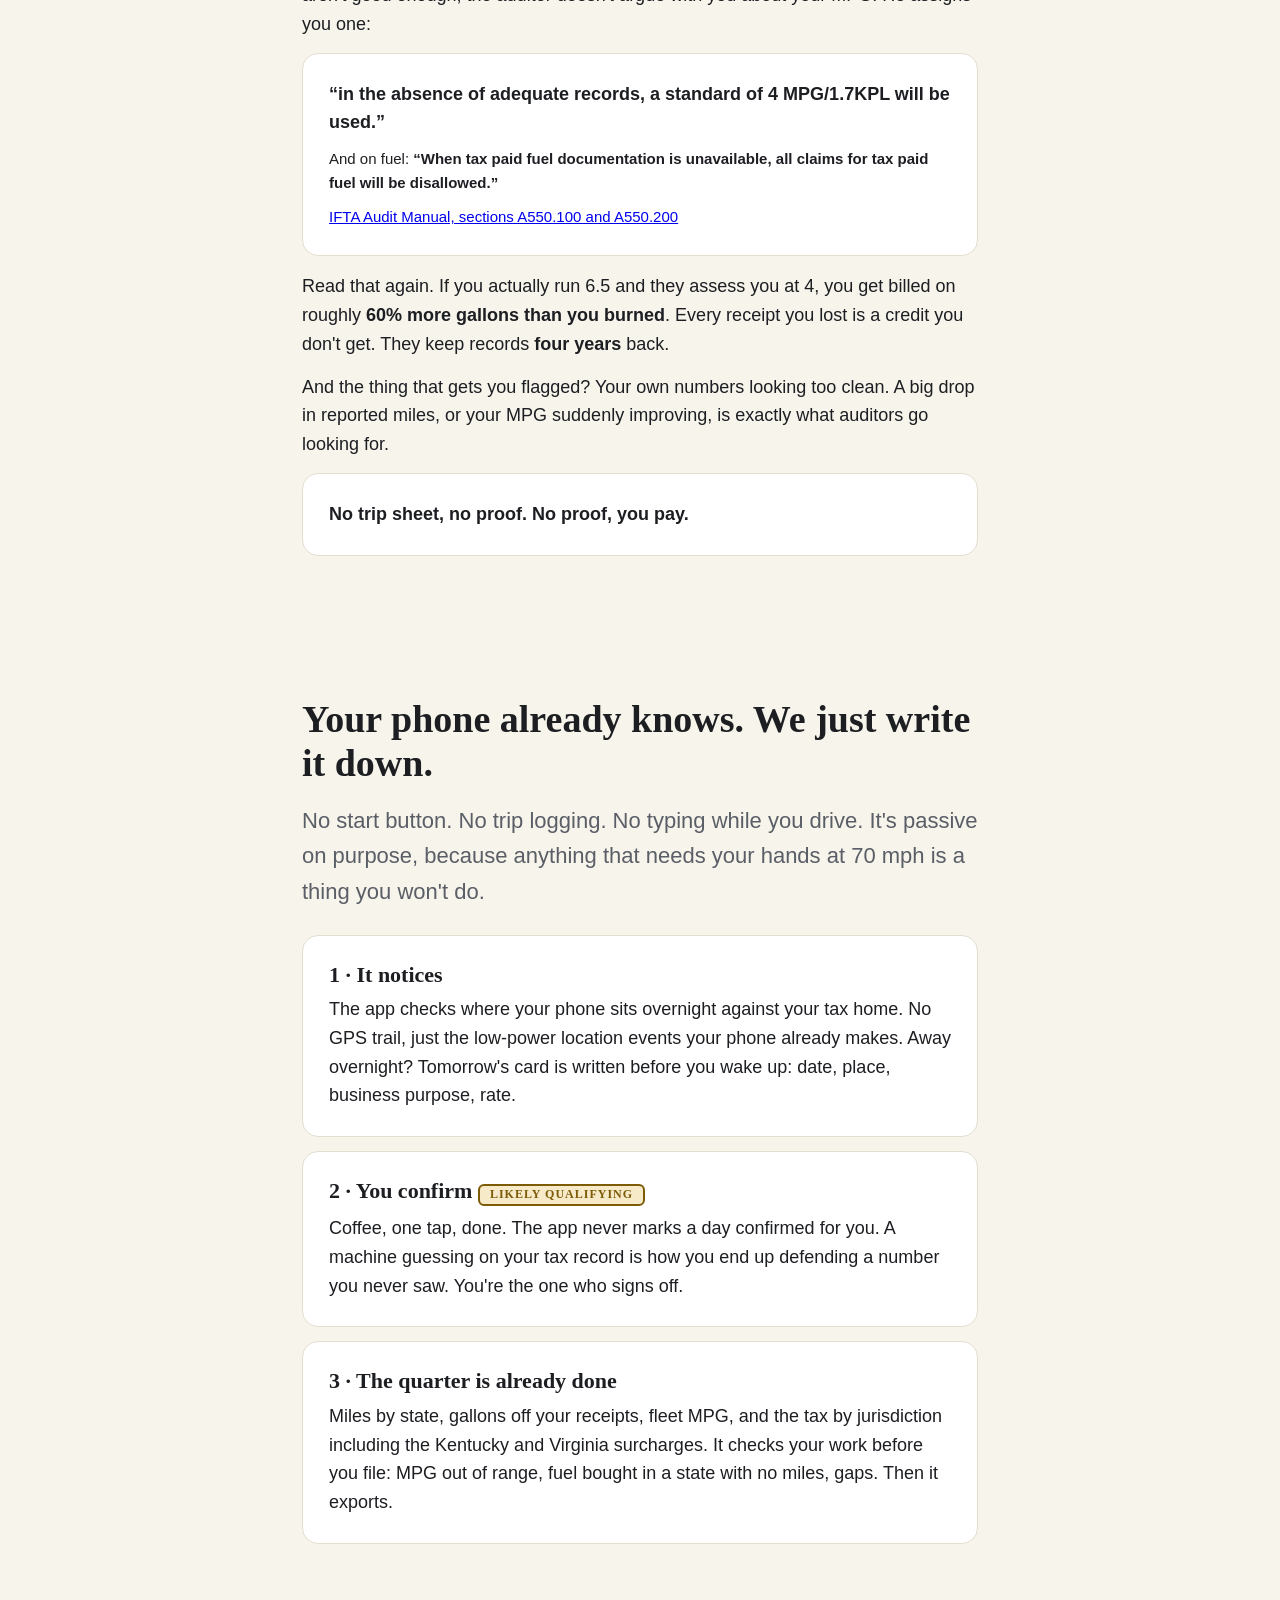
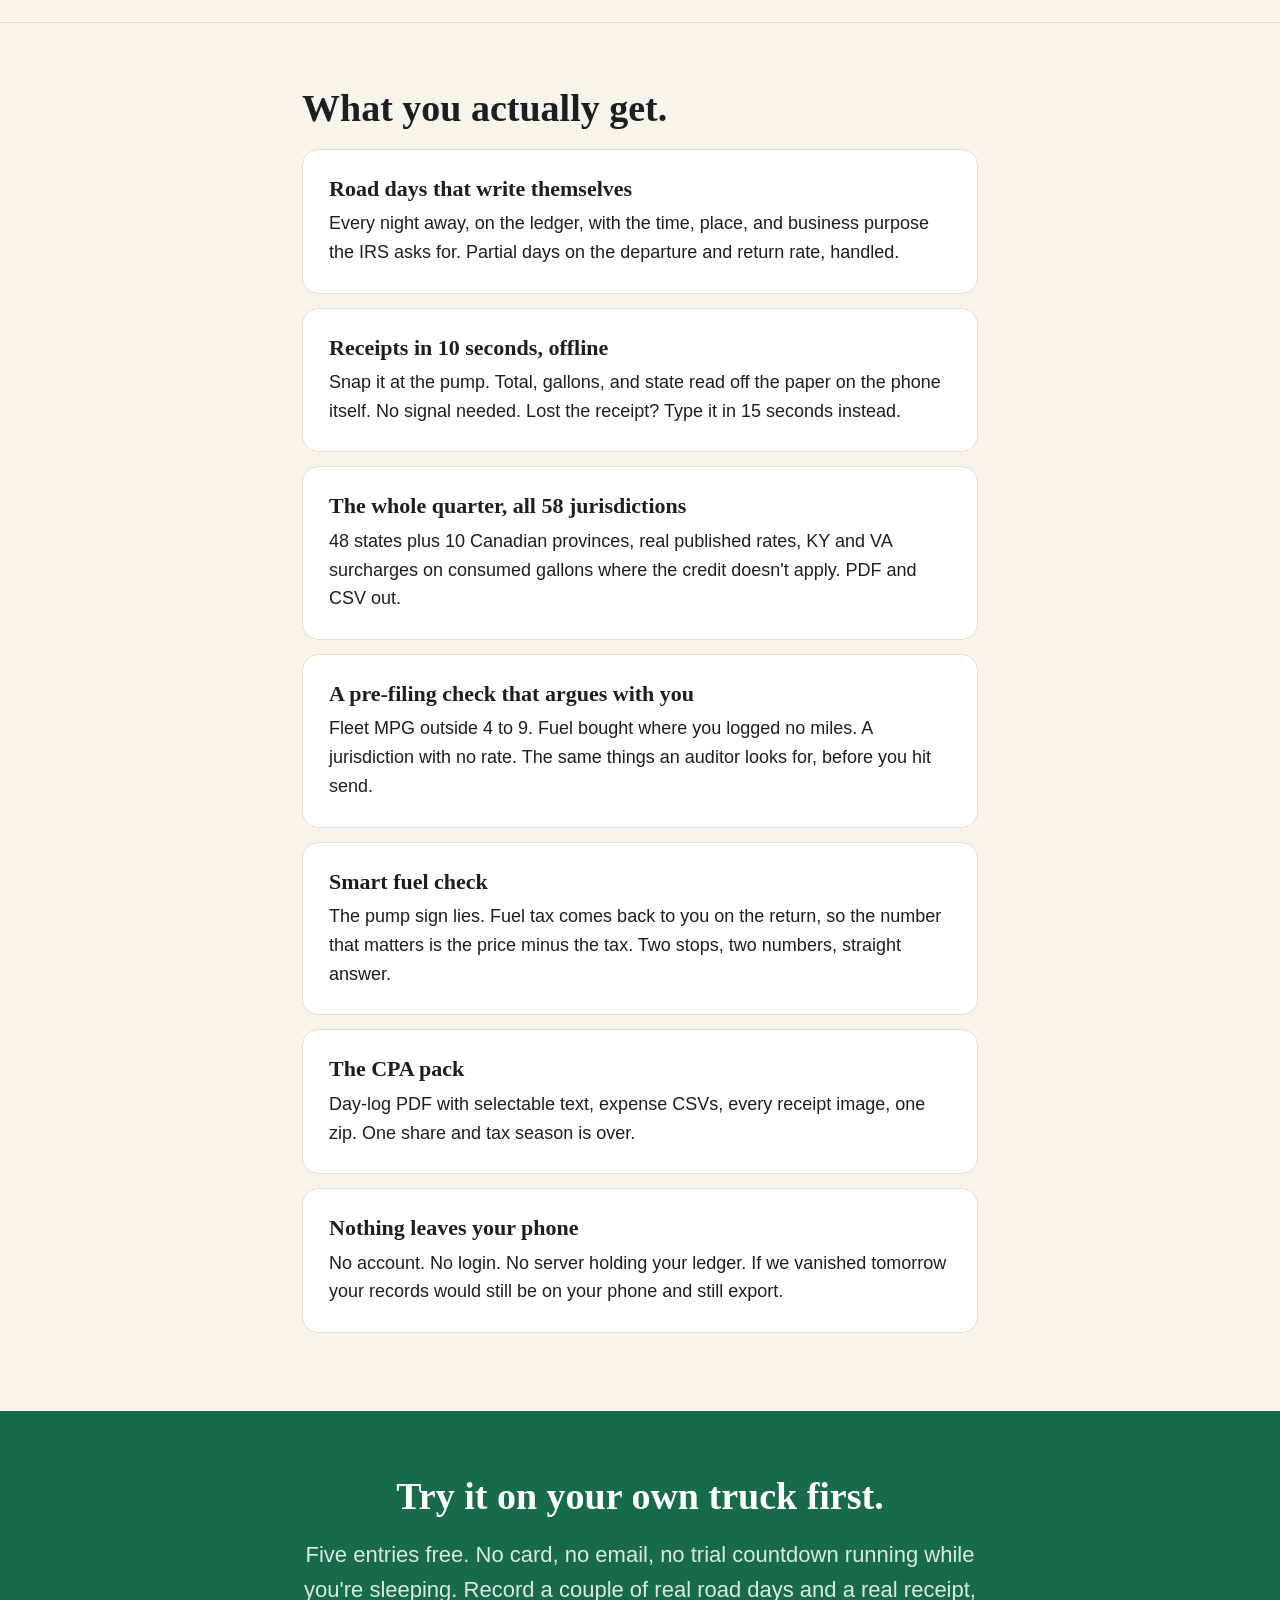
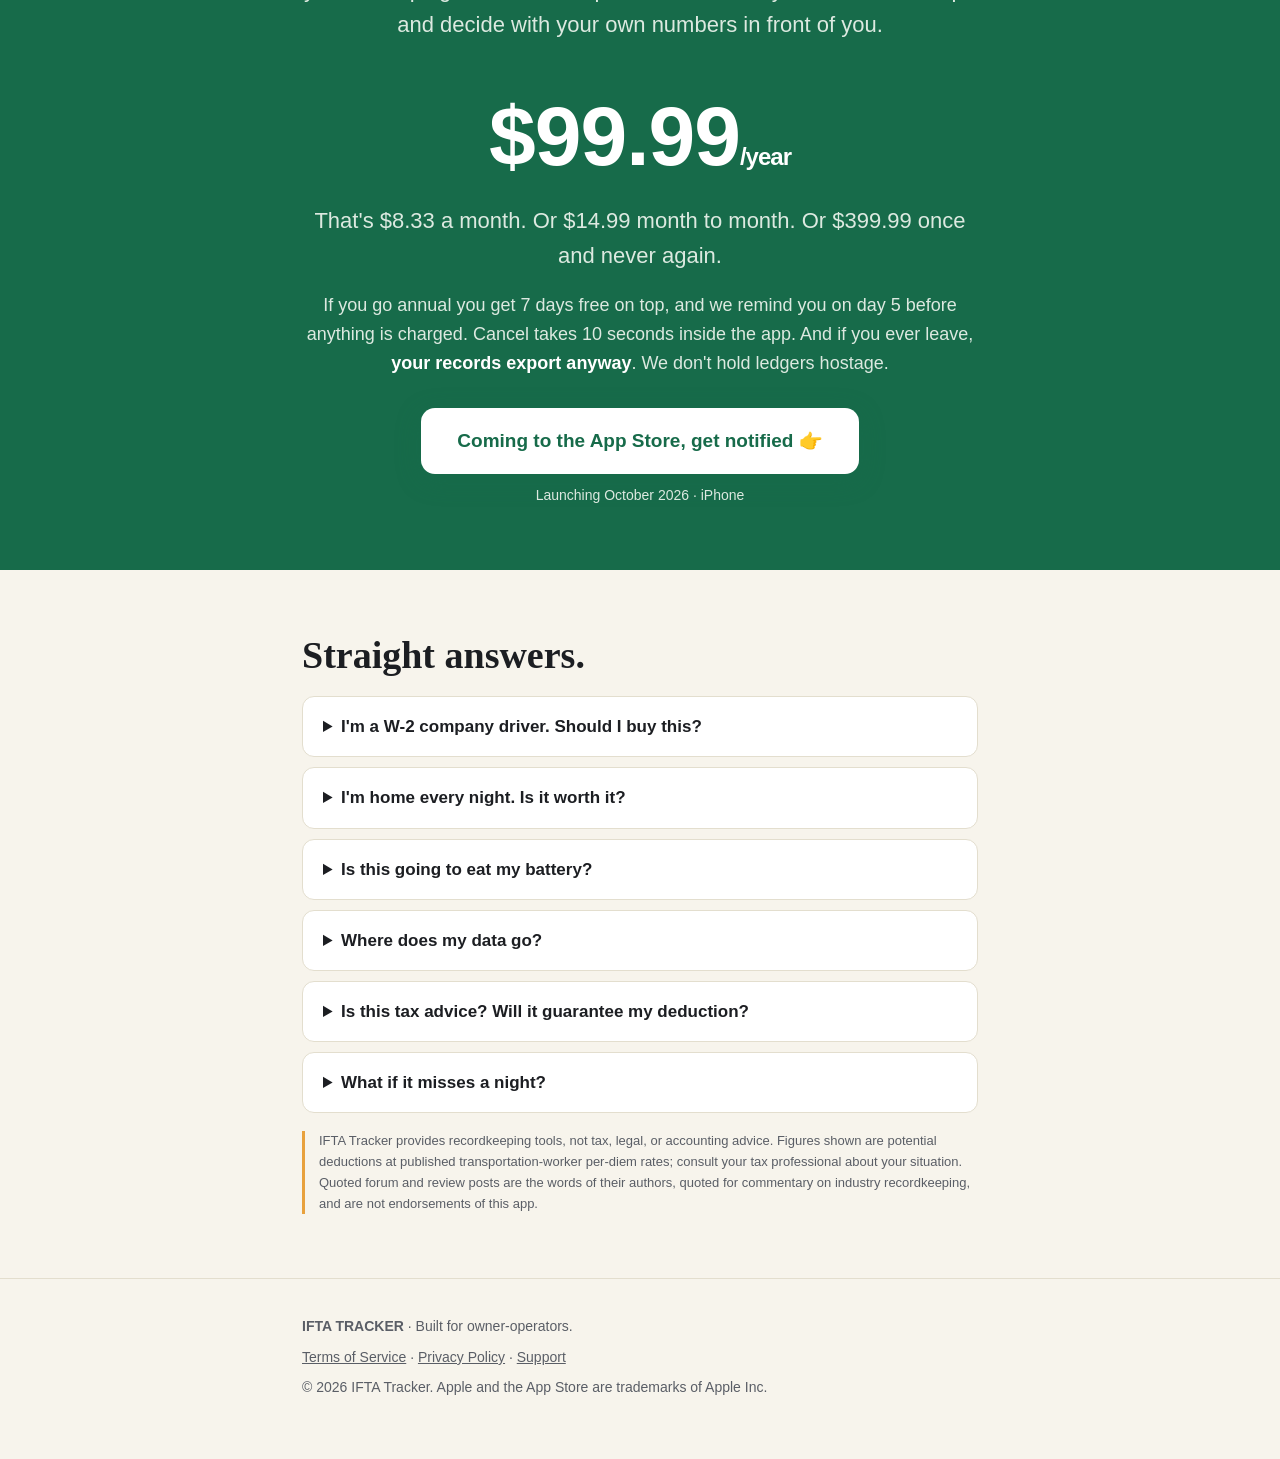
==== commit 672ae346: "Rewrite landing copy: story-led, driver to driver Leads with the 2am story and the number, then agit" ====
--- a/index.html
+++ b/index.html
@@ -3,8 +3,8 @@
 <head>
 <meta charset="utf-8">
 <meta name="viewport" content="width=device-width, initial-scale=1">
-<title>IFTA Tracker — Your road days are worth money. Most drivers never write them down.</title>
-<meta name="description" content="IFTA Tracker records your away-from-home nights automatically — up to $64/day in potential per-diem deductions for owner-operators. Receipts in 10 seconds. IFTA without the scramble. Your data never leaves your phone.">
+<title>IFTA Tracker — Every night you sleep in that truck is worth $64. Most guys never write it down.</title>
+<meta name="description" content="Built for one-truck owner-operators. Your road days record themselves, fuel receipts take 10 seconds, and your quarter is done before the deadline. $64 a night in potential deductions. Nothing leaves your phone.">
 <link rel="stylesheet" href="style.css">
 </head>
 <body>
@@ -25,49 +25,89 @@
 <section>
   <div class="wrap">
     <p class="eyebrow">For 1099 owner-operators</p>
-    <h1>Every night you sleep in that truck is worth up to <span class="money">$64</span>.<br>
-    Most drivers never write it down.</h1>
+    <h1>Every night you sleep in that truck is worth <span class="money">$64</span>.<br>
+    Most guys never write it down.</h1>
     <p class="sub" style="margin-top:20px">
-      IFTA Tracker notices when you're away from your tax home overnight and writes the day
-      into your ledger — date, place, and business purpose. You confirm it with one tap
-      in the morning. Nothing to type while you drive.
+      You already did the hard part. You drove. IFTA Tracker notices the nights you were
+      away from your tax home, writes the day down for you, and has your quarter ready
+      before the deadline. One tap in the morning. Nothing to type at 70 mph.
     </p>
     <div style="margin-top:34px">
-      <a class="cta" href="#get">Start free — 7 days</a>
-      <span class="cta-sub">$0 today · cancel in 10 seconds · your data exports forever, even if you quit</span>
-    </div>
-  </div>
-</section>
-
-<!-- STORY / PROBLEM -->
+      <a class="cta" href="#get">Try it free 👉</a>
+      <span class="cta-sub">5 entries free, no card. Then 7 days free on the annual plan. Your records export forever, even if you quit.</span>
+    </div>
+  </div>
+</section>
+
+<!-- STORY -->
 <section class="rule-top">
   <div class="wrap">
-    <h2>You know the drill.</h2>
-    <p>It's 2 a.m. in a truck stop parking lot somewhere outside Amarillo. You've been
-    out eleven days. Nobody handed you a form that says <em>"tonight counts."</em>
-    But it does — the IRS lets transportation workers claim a per-diem deduction for
-    every night away from their tax home. At today's rate that's <strong>$80/day, 80%
-    deductible — $64 a night</strong> in potential deductions.</p>
-
-    <p style="margin-top:14px">Here's what actually happens to that money:</p>
-
-    <div class="card">
-      <p><strong>The shoebox drivers</strong> hand their CPA a bag of faded receipts in
-      March. The CPA guesses. The guess is conservative, because guesses have to be.</p>
-    </div>
-    <div class="card">
-      <p><strong>The spreadsheet drivers</strong> quit updating it in February. A
-      spreadsheet doesn't know where you slept — and when an audit asks for time,
-      place, and business purpose <em>per day</em>, "I was driving that year" isn't a row.</p>
-    </div>
-    <div class="card">
-      <p><strong>The "my ELD has it" drivers</strong> get the worst surprise: your ELD
-      provider only has to keep logs about <strong>6 months</strong>. Audits come 2–3
-      <em>years</em> later. Your records have to outlive your ELD's — and they don't.</p>
-    </div>
-
-    <p style="margin-top:16px"><strong>The money doesn't disappear because the deduction
-    isn't real. It disappears because the record isn't.</strong></p>
+    <h2>It's 2 a.m. outside Amarillo.</h2>
+    <p>You've been out eleven days. Truck's idling. You're eating something off a shelf
+    and you'll be rolling again in six hours.</p>
+
+    <p style="margin-top:14px">Nobody handed you a form tonight that said <em>this one
+    counts</em>. But it does. If you're 1099 and away from your tax home overnight, the
+    IRS lets transportation workers take a per-diem deduction. Right now that's
+    <strong>$80 a day, 80% deductible. Call it $64 a night.</strong></p>
+
+    <p style="margin-top:14px">Do 15 nights a month and that's <strong>$11,520 a year</strong>
+    in potential deductions sitting in your sleeper.</p>
+
+    <p style="margin-top:14px">Now here's the part nobody says out loud.</p>
+
+    <div class="card" style="margin-top:18px">
+      <p><strong>That money doesn't disappear because the deduction isn't real.
+      It disappears because the record isn't.</strong></p>
+    </div>
+
+    <p style="margin-top:16px">Your tax guy can't claim what you can't show him. And in
+    March, with a bag of faded thermal paper on his desk, he's going to be conservative.
+    He has to be. Conservative is his job. It's your money.</p>
+  </div>
+</section>
+
+<!-- SOCIAL PROOF: THE PROBLEM, IN THEIR WORDS -->
+<section class="rule-top">
+  <div class="wrap">
+    <h2>You are not the only one.</h2>
+    <p>Real posts from drivers, about the paperwork. Not about this app. Nobody below has
+    ever heard of us.</p>
+
+    <div class="quotes">
+      <figure>
+        <blockquote>“Is your shoebox full of receipts?”</blockquote>
+        <figcaption>OscarGoldman, 2023 ·
+        <a href="https://www.thetruckersreport.com/truckingindustryforum/threads/accounting-for-owner-operators.2472105/" rel="nofollow noopener" target="_blank">TruckersReport</a></figcaption>
+      </figure>
+      <figure>
+        <blockquote>“taking a trash bag full of paper to the accountant in February”</blockquote>
+        <figcaption>blairandgretchen, 2023 ·
+        <a href="https://www.thetruckersreport.com/truckingindustryforum/threads/accounting-for-owner-operators.2472105/" rel="nofollow noopener" target="_blank">TruckersReport</a></figcaption>
+      </figure>
+      <figure>
+        <blockquote>“without the fuel receipt i can't claim it so i have to pay it”</blockquote>
+        <figcaption>kaithlyn, 2011 ·
+        <a href="https://www.thetruckersreport.com/truckingindustryforum/threads/ifta-per-quarter-question-for-owner-operator-carrier-with-few-trucks.163265/" rel="nofollow noopener" target="_blank">TruckersReport</a></figcaption>
+      </figure>
+      <figure>
+        <blockquote>“Driver records were a mess, not many odometer readings which led to missed miles.”</blockquote>
+        <figcaption>gigitrucker, 2025, on an IFTA audit ·
+        <a href="https://www.thetruckersreport.com/truckingindustryforum/threads/ifta-audit.2518868/" rel="nofollow noopener" target="_blank">TruckersReport</a></figcaption>
+      </figure>
+      <figure>
+        <blockquote>“I don't have time to sit down and sort receipts after long day.”</blockquote>
+        <figcaption>AksanaC, 2026 · App Store review of a trucking expense app</figcaption>
+      </figure>
+      <figure>
+        <blockquote>“I REALLY WANT TO GO DIGITAL.I NEED SOMETHING SIMPLE.”</blockquote>
+        <figcaption>Crazy Alex, 2014 ·
+        <a href="https://www.thetruckersreport.com/truckingindustryforum/threads/sorting-receipts-for-taxes.268333/" rel="nofollow noopener" target="_blank">TruckersReport</a></figcaption>
+      </figure>
+    </div>
+
+    <p class="source-note">Quoted short and linked back to the original. These drivers are
+    describing the problem, not endorsing this app.</p>
   </div>
 </section>
 
@@ -75,53 +115,88 @@
 <section class="dark" id="math">
   <div class="wrap">
     <h2>Do the math on your own truck.</h2>
-    <p>Say you run OTR and you're out 15 nights a month. The per-diem math is dead simple:</p>
+    <p>Say you run OTR and you're out 15 nights a month. It isn't complicated:</p>
     <div class="card">
       <table class="ledger-table">
         <tr><td>15 nights × $64</td><td>$960 / month</td></tr>
         <tr><td>× 12 months</td><td>$11,520 / year</td></tr>
-        <tr><td>One forgotten week</td><td>−$320 to −$448</td></tr>
+        <tr><td>One week you forgot to write down</td><td>−$320 to −$448</td></tr>
       </table>
       <p style="font-size:15px">Potential deductions at the current transportation-worker
-      rate — your actual tax savings depend on your bracket and situation. That's between
-      you and your CPA. Our job is making sure the record exists.</p>
+      rate. What it saves you depends on your bracket, and that's between you and your tax
+      guy. Our job is making sure the record exists.</p>
     </div>
     <p style="margin-top:18px">A year of IFTA Tracker costs less than <strong>two forgotten
     nights</strong>.</p>
   </div>
 </section>
 
+<!-- THE AUDIT MATH -->
+<section class="rule-top">
+  <div class="wrap">
+    <h2>And then there's the quarter.</h2>
+    <p>You know the drill. Sunday of the last weekend, kitchen table, a stack of fuel
+    receipts and a trip sheet with three days missing. Miles by state. Gallons by state.
+    Guess at the rest.</p>
+
+    <p style="margin-top:14px">File it a day late and the penalty starts at
+    <strong>$50 minimum</strong>. That's the cheap part.</p>
+
+    <p style="margin-top:14px">Here's the expensive part, straight out of the IFTA audit
+    manual. If your records aren't good enough, the auditor doesn't argue with you about
+    your MPG. He assigns you one:</p>
+
+    <div class="card">
+      <p><strong>“in the absence of adequate records, a standard of 4 MPG/1.7KPL will be
+      used.”</strong></p>
+      <p style="font-size:15px;margin-top:10px">And on fuel:
+      <strong>“When tax paid fuel documentation is unavailable, all claims for tax paid
+      fuel will be disallowed.”</strong></p>
+      <p style="font-size:15px;margin-top:10px">
+      <a href="https://oklahoma.gov/content/dam/ok/en/occ/documents/tr/irp-ifta/ifta-audit-manual.pdf" rel="nofollow noopener" target="_blank">IFTA Audit Manual, sections A550.100 and A550.200</a></p>
+    </div>
+
+    <p style="margin-top:16px">Read that again. If you actually run 6.5 and they assess you
+    at 4, you get billed on roughly <strong>60% more gallons than you burned</strong>. Every
+    receipt you lost is a credit you don't get. They keep records
+    <strong>four years</strong> back.</p>
+
+    <p style="margin-top:14px">And the thing that gets you flagged? Your own numbers looking
+    too clean. A big drop in reported miles, or your MPG suddenly improving, is exactly what
+    auditors go looking for.</p>
+
+    <div class="card">
+      <p><strong>No trip sheet, no proof. No proof, you pay.</strong></p>
+    </div>
+  </div>
+</section>
+
 <!-- MECHANISM -->
 <section id="how">
   <div class="wrap">
-    <h2>Your phone already knows. IFTA Tracker just writes it down.</h2>
-    <p class="sub">No start button. No trip logging. No typing at 70 mph. It's passive by
-    architecture — built to comply with distracted-driving rules by never needing your
-    hands in the first place.</p>
+    <h2>Your phone already knows. We just write it down.</h2>
+    <p class="sub">No start button. No trip logging. No typing while you drive. It's passive
+    on purpose, because anything that needs your hands at 70 mph is a thing you won't do.</p>
 
     <div class="card" style="margin-top:26px">
       <h3>1 · It notices</h3>
-      <p>IFTA Tracker checks where your phone dwells overnight against your tax home — using
-      the battery-friendly location APIs, never a GPS trail. Away overnight? The day
-      drafts itself: date, place, business purpose, rate.</p>
-    </div>
-    <div class="card">
-      <h3>2 · You confirm — <span class="stamp">LIKELY QUALIFYING</span></h3>
-      <p>Next morning there's a card waiting: <em>"Tue, Aug 4 — Full day away — Confirm
-      $64."</em> One tap. The app never confirms a day for you. Your ledger, your word —
-      that's exactly what makes it defensible.</p>
-    </div>
-    <div class="card">
-      <h3>3 · It adds up — in a ledger, not a guess</h3>
-      <p>The headline number is always the sum of your confirmed days. Every edit is
-      logged, never overwritten. When your CPA asks how you got it, the answer is:
-      here's every day, tap any one of them.</p>
-    </div>
-
-    <div class="shots">
-      <img src="assets/01-today.png" alt="IFTA Tracker Today screen with the year's recorded potential deduction and confirm cards">
-      <img src="assets/03-receipts.png" alt="Receipts screen — snap a fuel receipt, total and gallons read automatically">
-      <img src="assets/04-reports.png" alt="Reports screen with per-diem totals, expenses, and CPA export pack">
+      <p>The app checks where your phone sits overnight against your tax home. No GPS trail,
+      just the low-power location events your phone already makes. Away overnight? Tomorrow's
+      card is written before you wake up: date, place, business purpose, rate.</p>
+    </div>
+
+    <div class="card">
+      <h3>2 · You confirm <span class="stamp">LIKELY QUALIFYING</span></h3>
+      <p>Coffee, one tap, done. The app never marks a day confirmed for you. A machine
+      guessing on your tax record is how you end up defending a number you never saw.
+      You're the one who signs off.</p>
+    </div>
+
+    <div class="card">
+      <h3>3 · The quarter is already done</h3>
+      <p>Miles by state, gallons off your receipts, fleet MPG, and the tax by jurisdiction
+      including the Kentucky and Virginia surcharges. It checks your work before you file:
+      MPG out of range, fuel bought in a state with no miles, gaps. Then it exports.</p>
     </div>
   </div>
 </section>
@@ -129,40 +204,47 @@
 <!-- VALUE STACK -->
 <section class="rule-top">
   <div class="wrap">
-    <h2>Everything that comes with it.</h2>
-    <div class="card"><h3>The self-writing per-diem ledger</h3>
-      <p>Full days, partial departure/return days, US and Canada rates — computed
-      correctly, automatically, with the rate table that changes every October kept
-      current for you.</p></div>
+    <h2>What you actually get.</h2>
+    <div class="card"><h3>Road days that write themselves</h3>
+      <p>Every night away, on the ledger, with the time, place, and business purpose the
+      IRS asks for. Partial days on the departure and return rate, handled.</p></div>
     <div class="card"><h3>Receipts in 10 seconds, offline</h3>
-      <p>Snap it at the pump. Total, gallons, and state read automatically — no signal
-      required. Share settlement PDFs straight into IFTA Tracker from Mail. Every receipt
-      filed under its Schedule C category.</p></div>
-    <div class="card"><h3>IFTA without the end-of-quarter scramble</h3>
-      <p>Miles by state plus fuel gallons pulled from your own receipts, current all
-      quarter. Export the CSV when filing time comes.</p></div>
+      <p>Snap it at the pump. Total, gallons, and state read off the paper on the phone
+      itself. No signal needed. Lost the receipt? Type it in 15 seconds instead.</p></div>
+    <div class="card"><h3>The whole quarter, all 58 jurisdictions</h3>
+      <p>48 states plus 10 Canadian provinces, real published rates, KY and VA surcharges
+      on consumed gallons where the credit doesn't apply. PDF and CSV out.</p></div>
+    <div class="card"><h3>A pre-filing check that argues with you</h3>
+      <p>Fleet MPG outside 4 to 9. Fuel bought where you logged no miles. A jurisdiction
+      with no rate. The same things an auditor looks for, before you hit send.</p></div>
+    <div class="card"><h3>Smart fuel check</h3>
+      <p>The pump sign lies. Fuel tax comes back to you on the return, so the number that
+      matters is the price minus the tax. Two stops, two numbers, straight answer.</p></div>
     <div class="card"><h3>The CPA pack</h3>
-      <p>One export: a day-log PDF your CPA can actually read, day and expense CSVs
-      that open clean in Excel, and a zip of every receipt image. Clean records in,
-      smaller bill out.</p></div>
-    <div class="card"><h3>Privacy that isn't a promise — it's the architecture</h3>
-      <p>No account. No login. No server. Your records live on your iPhone. We couldn't
-      read your data if we wanted to, because we never receive it.</p></div>
-  </div>
-</section>
-
-<!-- OFFER / RISK REVERSAL -->
+      <p>Day-log PDF with selectable text, expense CSVs, every receipt image, one zip.
+      One share and tax season is over.</p></div>
+    <div class="card"><h3>Nothing leaves your phone</h3>
+      <p>No account. No login. No server holding your ledger. If we vanished tomorrow your
+      records would still be on your phone and still export.</p></div>
+  </div>
+</section>
+
+<!-- OFFER -->
 <section class="dark" id="get">
   <div class="wrap" style="text-align:center">
-    <h2>Start tonight. Pay nothing for a week.</h2>
-    <p class="big-money">$99.99<span style="font-size:24px;font-weight:600">/year</span></p>
-    <p class="sub">That's $8.33 a month — or $14.99 month-to-month if you'd rather not commit.</p>
-    <p style="margin-top:18px">7-day free trial on the annual plan. We remind you on day 5
-    before anything is charged. Cancel in 10 seconds from inside the app — and if you ever
-    leave, <strong>your records export forever anyway</strong>. We don't hold ledgers hostage.</p>
+    <h2>Try it on your own truck first.</h2>
+    <p class="sub">Five entries free. No card, no email, no trial countdown running while
+    you're sleeping. Record a couple of real road days and a real receipt, and decide with
+    your own numbers in front of you.</p>
+    <p class="big-money" style="margin-top:26px">$99.99<span style="font-size:24px;font-weight:600">/year</span></p>
+    <p class="sub">That's $8.33 a month. Or $14.99 month to month. Or $399.99 once and
+    never again.</p>
+    <p style="margin-top:18px">If you go annual you get 7 days free on top, and we remind
+    you on day 5 before anything is charged. Cancel takes 10 seconds inside the app. And if
+    you ever leave, <strong>your records export anyway</strong>. We don't hold ledgers
+    hostage.</p>
     <div style="margin-top:30px">
-      <!-- Swap for the App Store link on launch day -->
-      <a class="cta" style="background:#fff;color:var(--money)" href="support/">Coming to the App Store — get notified</a>
+      <a class="cta" style="background:#fff;color:var(--money)" href="support/">Coming to the App Store, get notified 👉</a>
       <span class="cta-sub" style="color:#DCE9E0">Launching October 2026 · iPhone</span>
     </div>
   </div>
@@ -175,34 +257,34 @@
     <div class="faq">
       <details><summary>I'm a W-2 company driver. Should I buy this?</summary>
         <p>Honestly? Probably not. The employee per-diem deduction ended in 2018. IFTA Tracker
-        is built for 1099 owner-operators — own authority, leased, or lease-purchase. If
-        you're W-2, save your money. We'd rather tell you that now than in a review.</p></details>
+        is built for 1099 owner-operators, own authority, leased, or lease-purchase. If
+        you're W-2, save your money. We'd rather tell you now than in a review.</p></details>
       <details><summary>I'm home every night. Is it worth it?</summary>
-        <p>Local drivers usually have no overnight per diem — but receipts and IFTA still
-        count, so it can still earn its keep. The overnight ledger is the star of the show,
-        though, and we won't pretend otherwise.</p></details>
+        <p>Local guys usually have no overnight per diem. Receipts and IFTA still count, so
+        it can still earn its keep, but the overnight ledger is the star of the show and we
+        won't pretend otherwise.</p></details>
       <details><summary>Is this going to eat my battery?</summary>
-        <p>No. IFTA Tracker never runs continuous GPS. It uses the same low-power location
-        events your phone already produces (significant location changes, visits, one
-        geofence around your tax home). It's the difference between a dashcam and a
-        doorbell camera.</p></details>
+        <p>No. It never runs continuous GPS. It uses the same low-power location events your
+        phone already produces: significant location changes, visits, one geofence around
+        your tax home. Difference between a dashcam and a doorbell camera.</p></details>
       <details><summary>Where does my data go?</summary>
-        <p>Nowhere. There's no IFTA Tracker server and no account. Records stay on your iPhone.
-        Read the <a href="privacy/">privacy policy</a> — it's short, because there's
+        <p>Nowhere. There's no server and no account. Records stay on your iPhone.
+        Read the <a href="privacy/">privacy policy</a>. It's short, because there's
         almost nothing to disclose.</p></details>
-      <details><summary>Is this tax advice? Will this guarantee my deduction?</summary>
-        <p>No and no. IFTA Tracker records <em>potential</em> deductions and produces the
-        time-place-purpose documentation the IRS expects. What you claim is a decision
-        for you and your tax professional. We build the record; your CPA makes the call.</p></details>
-      <details><summary>What if the automatic detection misses a night?</summary>
-        <p>Phone died? Airplane mode? IFTA Tracker never invents a day — it asks. You get a
-        "were you away Thursday night?" card and a one-tap answer. Gaps become questions,
-        never fiction.</p></details>
+      <details><summary>Is this tax advice? Will it guarantee my deduction?</summary>
+        <p>No and no. It records <em>potential</em> deductions and produces the
+        time, place, and purpose documentation the IRS expects. What you claim is between
+        you and your tax professional. We build the record. Your tax guy makes the call.</p></details>
+      <details><summary>What if it misses a night?</summary>
+        <p>Phone died? Airplane mode? It never invents a day. You get a "were you away
+        Thursday night?" card and a one-tap answer. Gaps turn into questions, never
+        fiction.</p></details>
     </div>
     <p class="disclaimer">IFTA Tracker provides recordkeeping tools, not tax, legal, or
     accounting advice. Figures shown are potential deductions at published
     transportation-worker per-diem rates; consult your tax professional about your
-    situation.</p>
+    situation. Quoted forum and review posts are the words of their authors, quoted for
+    commentary on industry recordkeeping, and are not endorsements of this app.</p>
   </div>
 </section>
 
--- a/style.css
+++ b/style.css
@@ -105,6 +105,22 @@
 .dark .ledger-table td:last-child { color: #fff; }
 .dark .ledger-table td { border-bottom-color: rgba(255,255,255,0.22); }
 
+/* Quote wall. These are real posts by real drivers about the paperwork,
+   quoted short and linked back. Nobody here endorsed this app, and the
+   markup must never imply they did. */
+.quotes { display: grid; grid-template-columns: repeat(auto-fit, minmax(268px, 1fr)); gap: 14px; margin-top: 26px; }
+.quotes figure {
+  background: var(--surface); border: 1px solid var(--rule); border-radius: var(--r, 16px);
+  padding: 18px 20px 14px;
+}
+.quotes blockquote { font-size: 18px; line-height: 1.45; font-weight: 600; }
+.quotes figcaption { margin-top: 10px; font-size: 13px; color: var(--ink2); }
+.quotes figcaption a { color: var(--ink2); }
+.dark .quotes figure { background: rgba(255,255,255,0.07); border-color: rgba(255,255,255,0.18); }
+.dark .quotes blockquote { color: #fff; }
+.dark .quotes figcaption, .dark .quotes figcaption a { color: #DCE9E0; }
+.source-note { font-size: 13px; color: var(--ink2); margin-top: 16px; }
+
 .shots { display: flex; gap: 18px; justify-content: center; flex-wrap: wrap; margin-top: 30px; }
 .shots img {
   width: min(270px, 80vw); border-radius: 24px; border: 1px solid var(--rule);
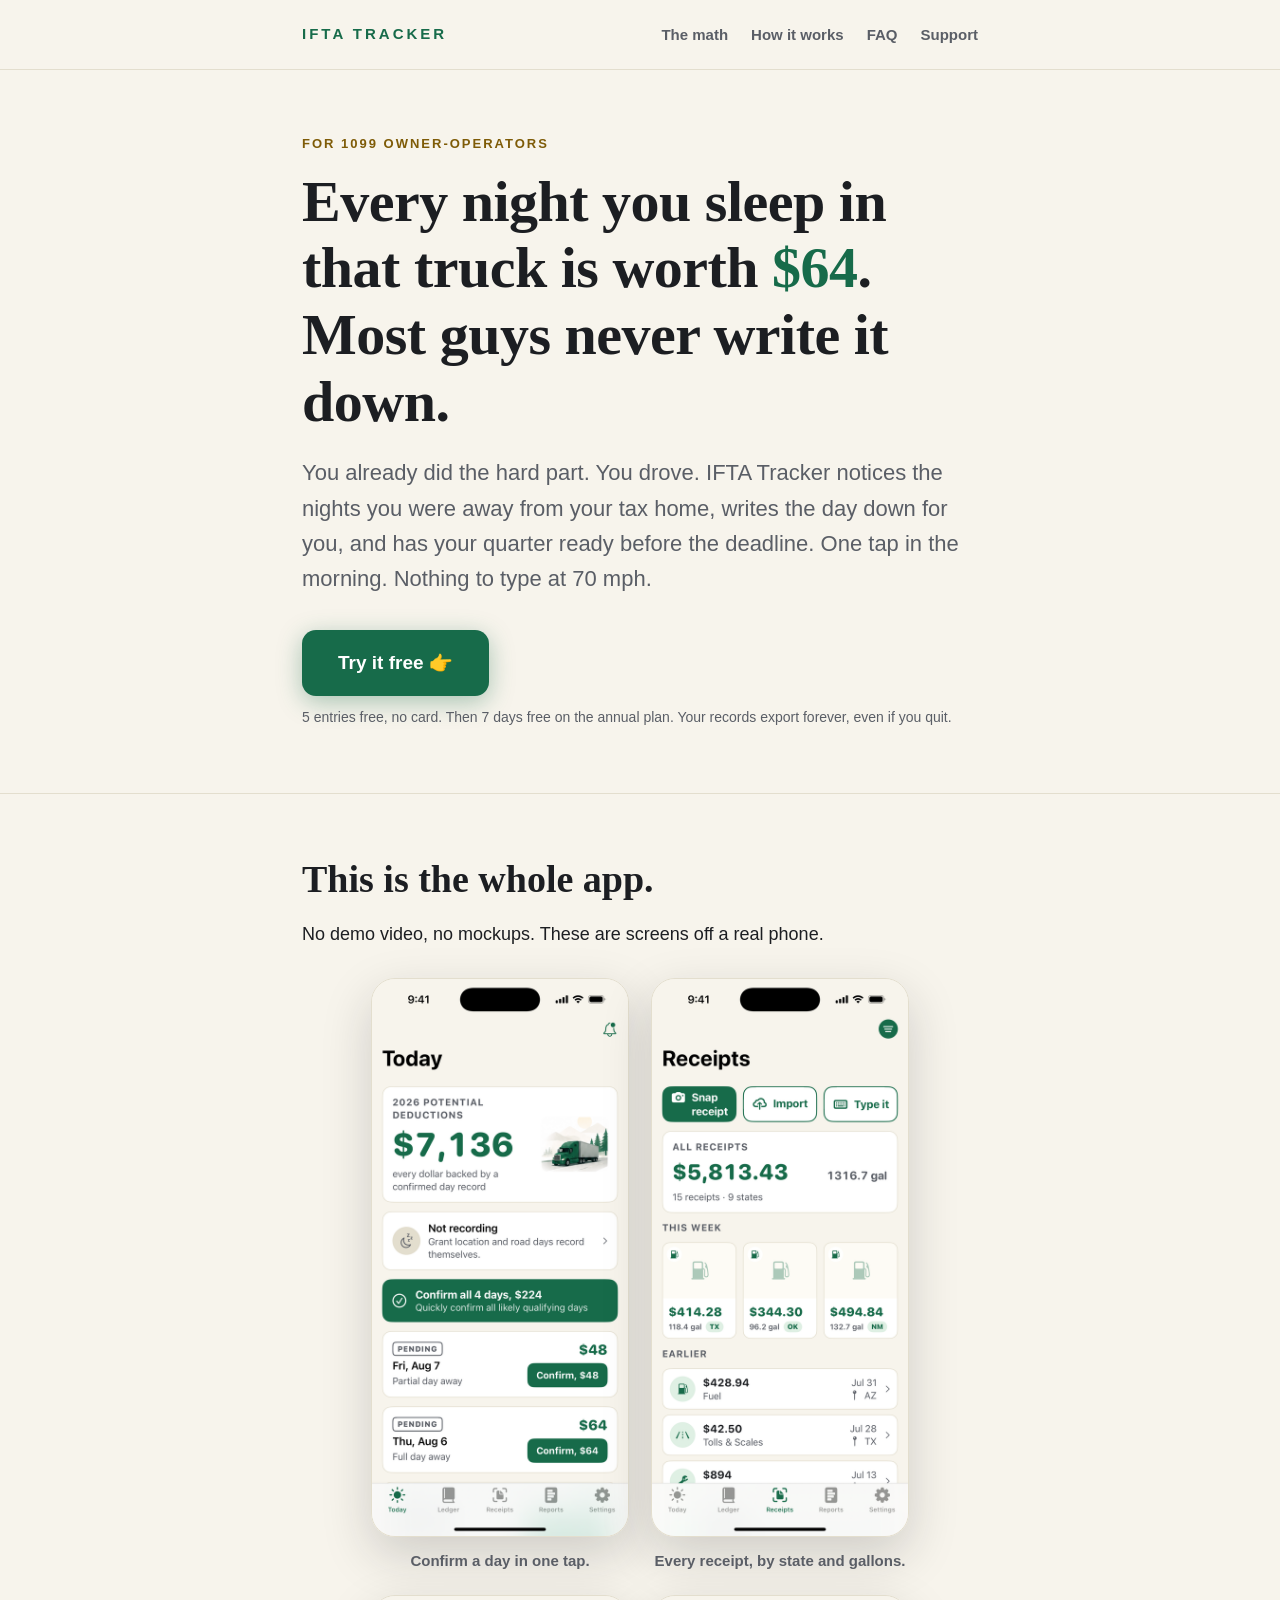
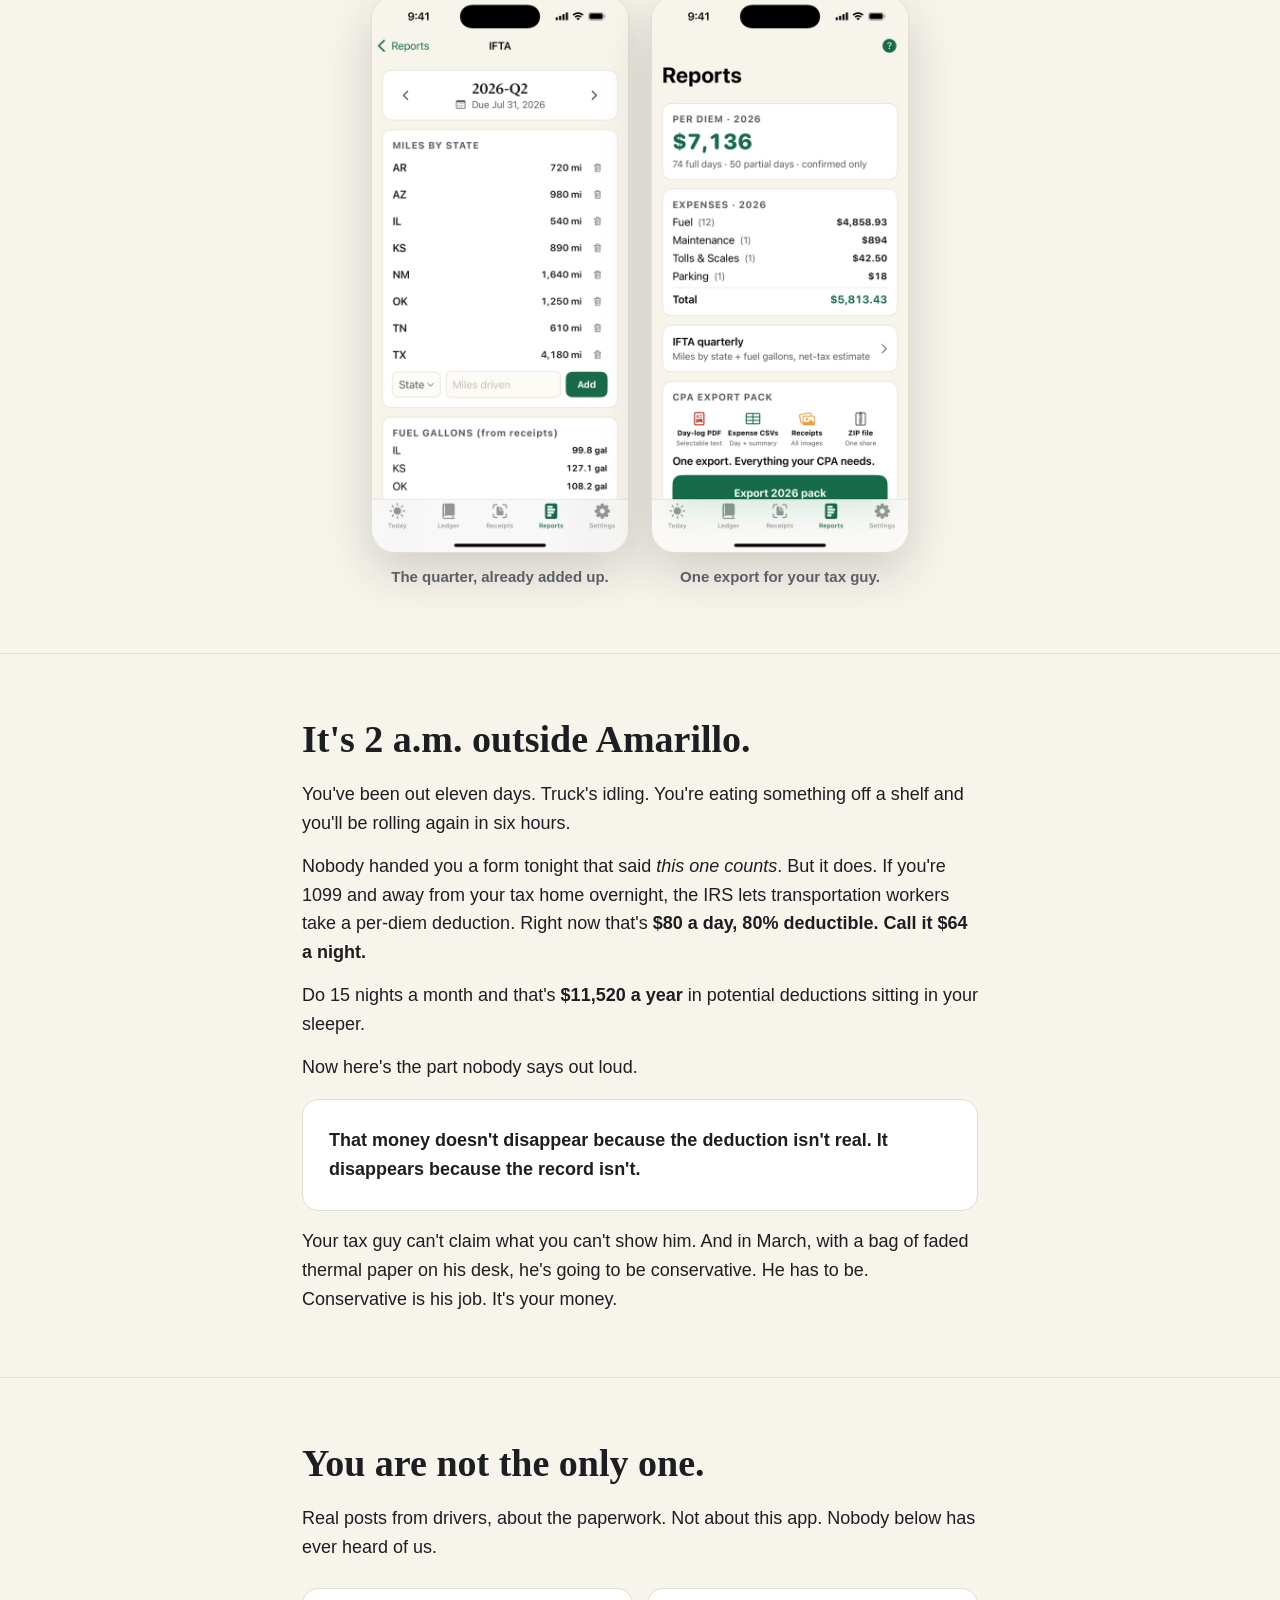
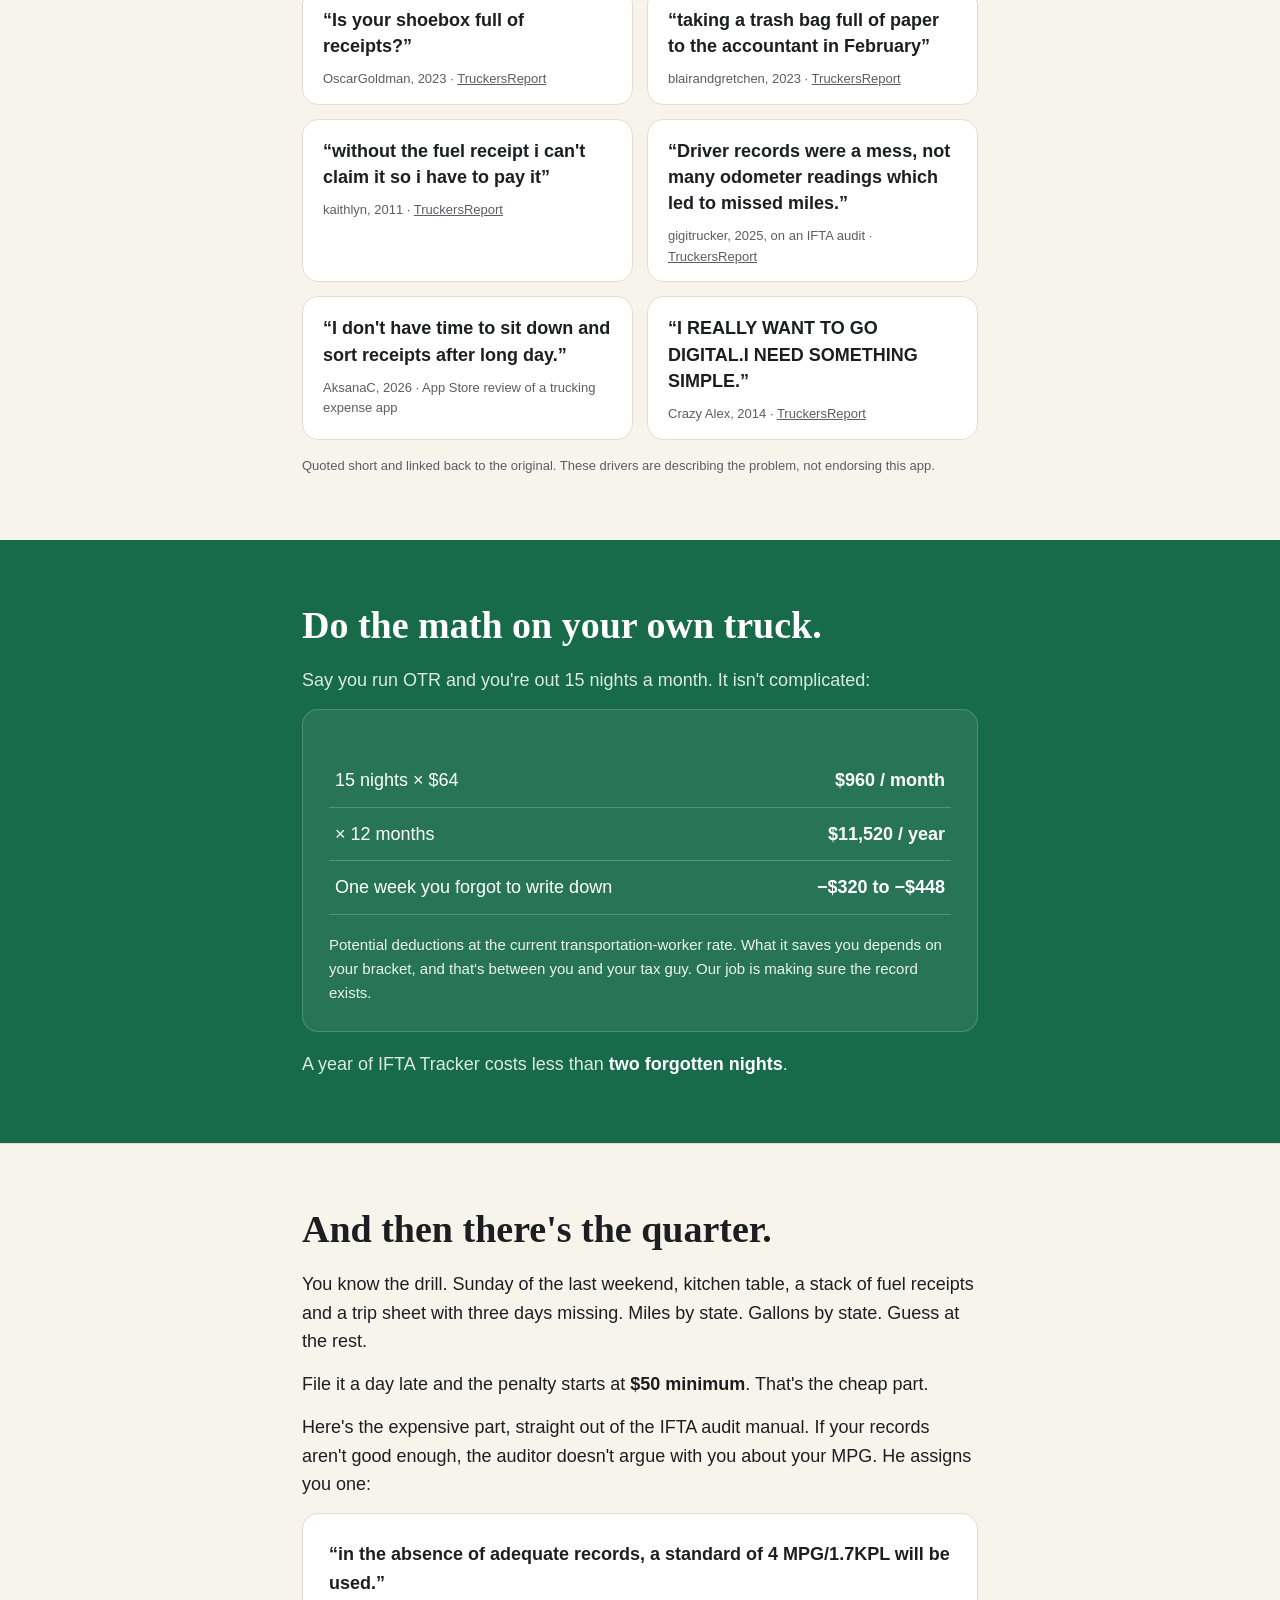
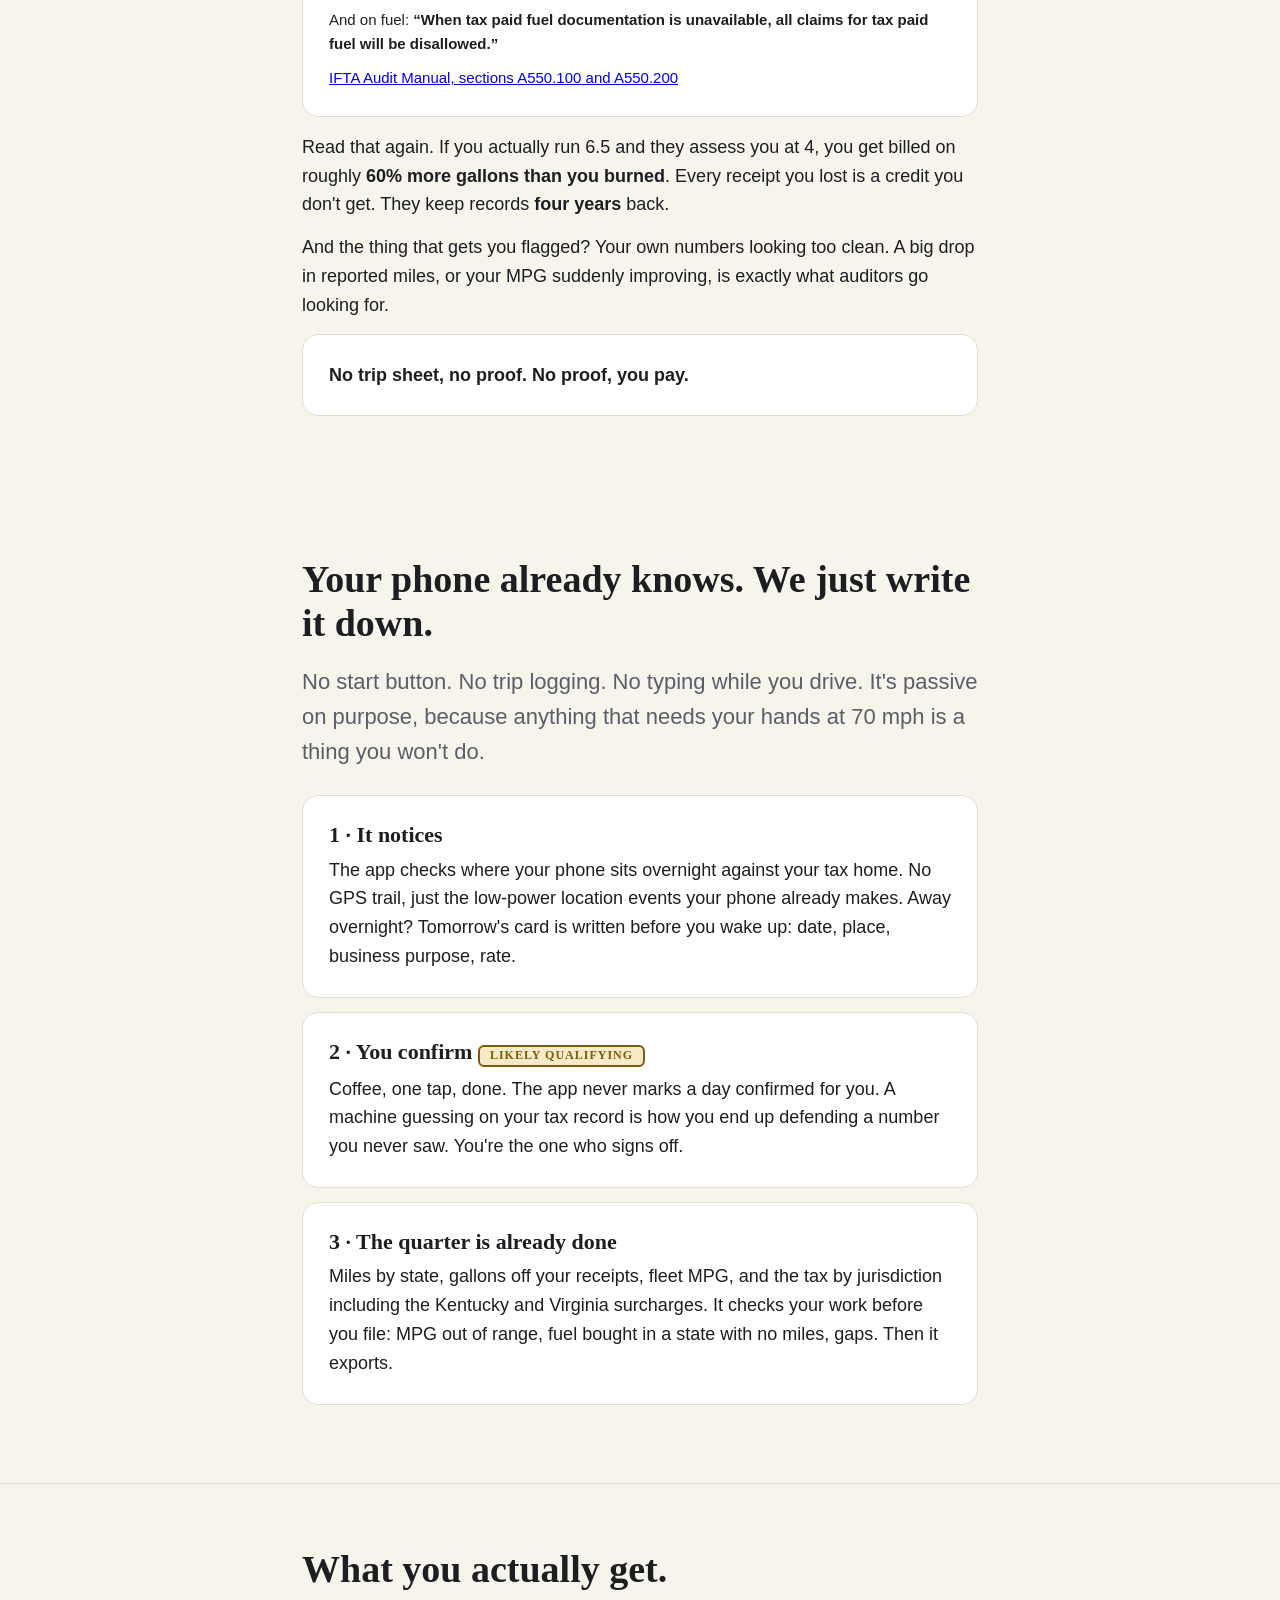
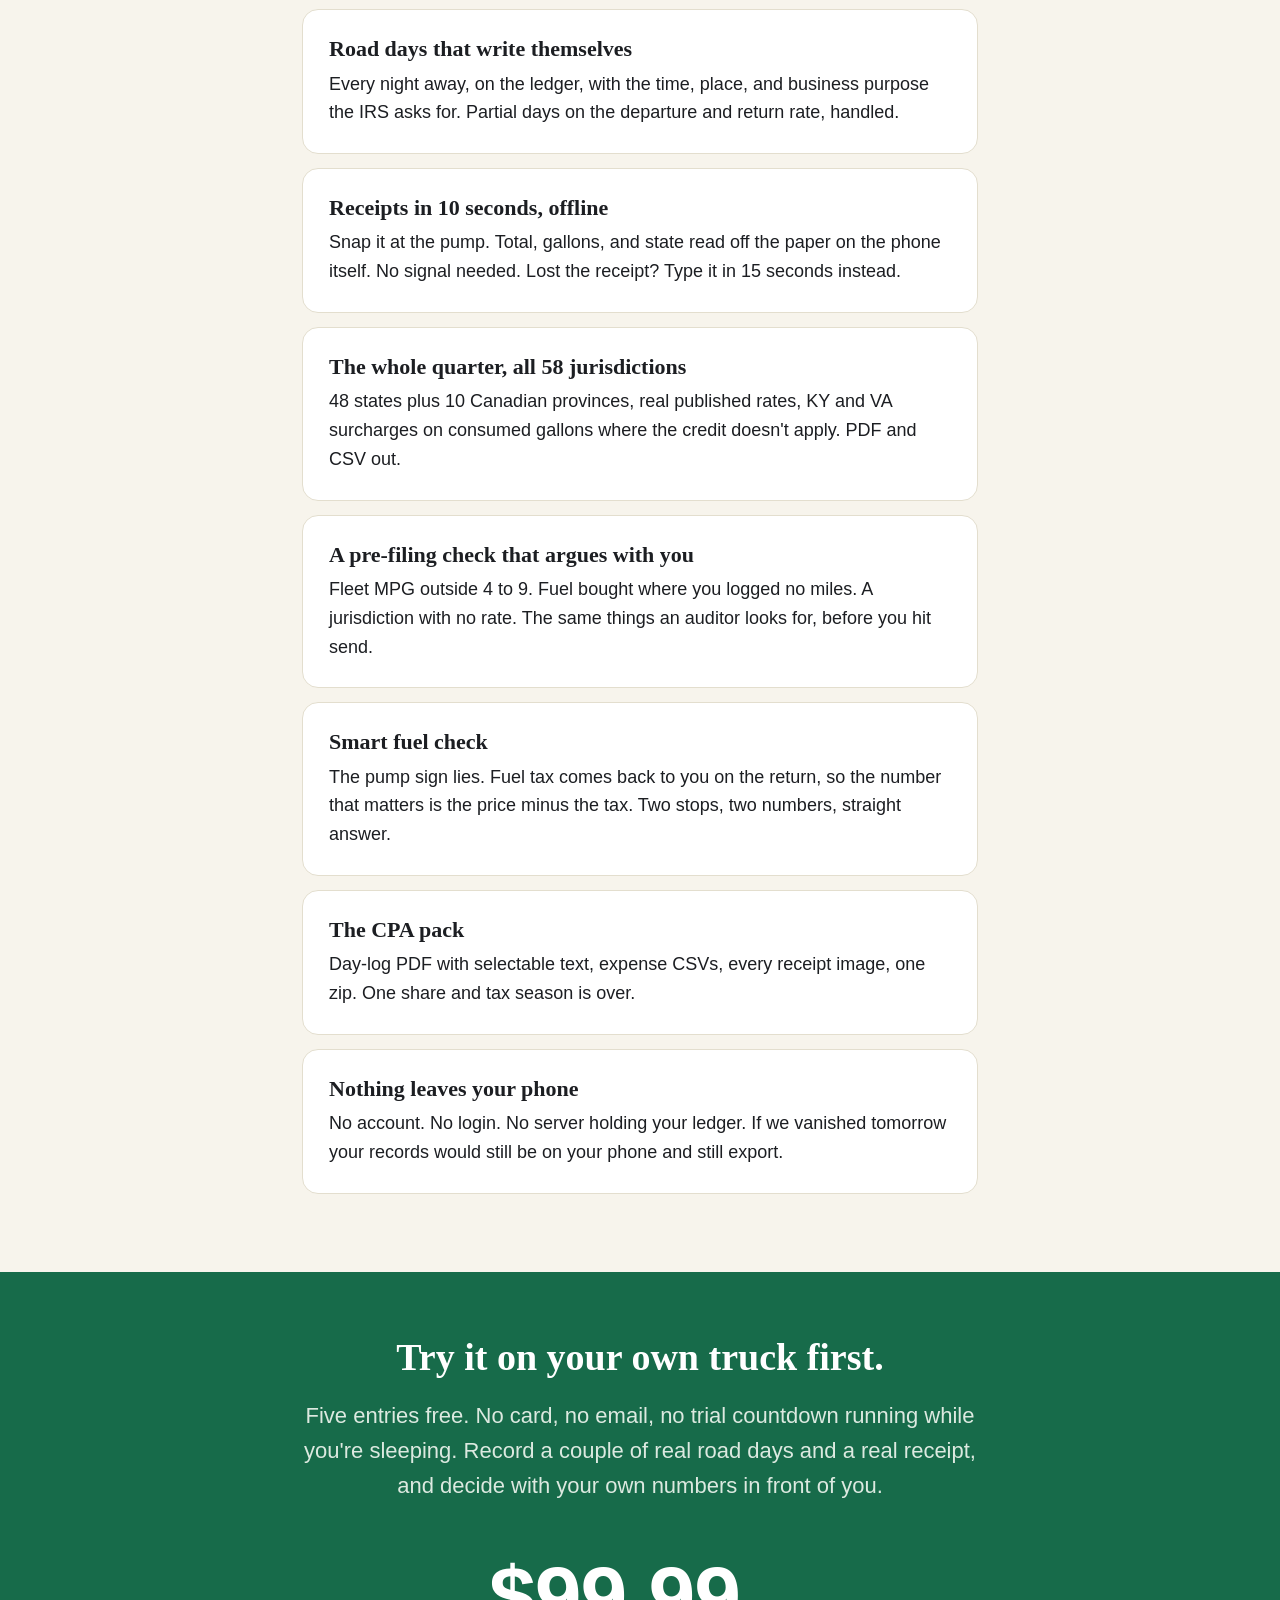
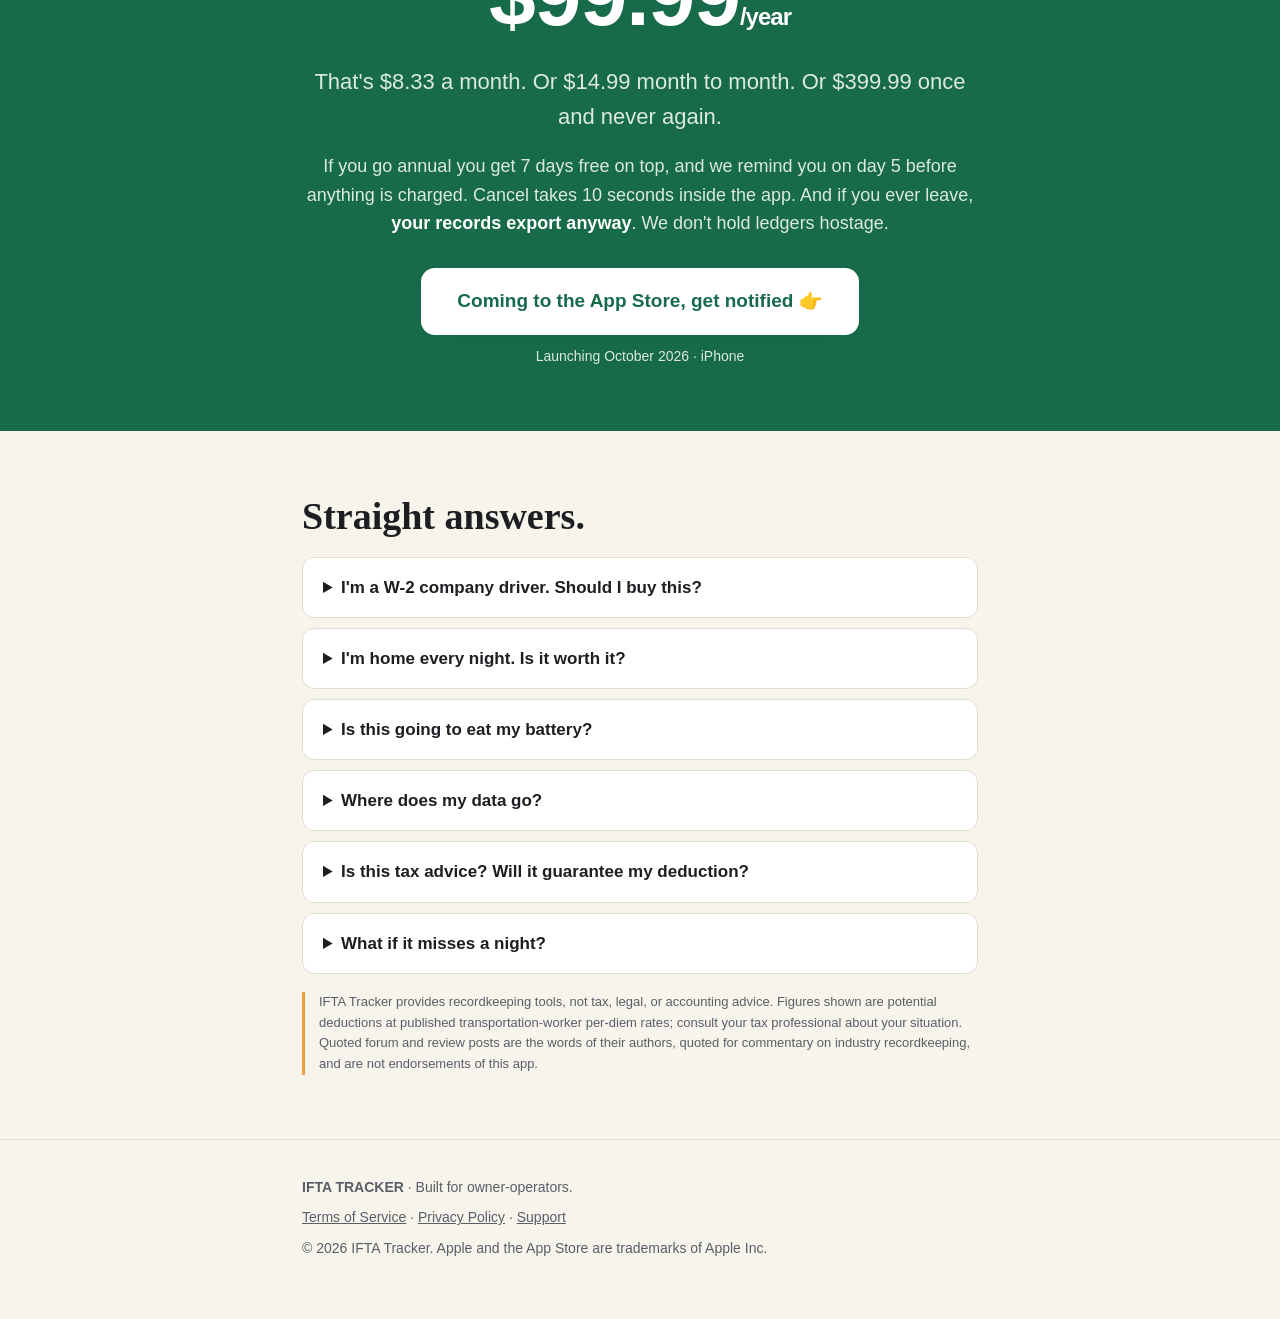
==== commit 989eed36: "Put the app screenshots back on the page The copy rewrite dropped the shots section entirely, so the" ====
--- a/index.html
+++ b/index.html
@@ -35,6 +35,32 @@
     <div style="margin-top:34px">
       <a class="cta" href="#get">Try it free 👉</a>
       <span class="cta-sub">5 entries free, no card. Then 7 days free on the annual plan. Your records export forever, even if you quit.</span>
+    </div>
+  </div>
+</section>
+
+<!-- WHAT IT LOOKS LIKE -->
+<section class="rule-top">
+  <div class="wrap">
+    <h2>This is the whole app.</h2>
+    <p>No demo video, no mockups. These are screens off a real phone.</p>
+    <div class="shots">
+      <figure>
+        <img src="assets/01-today.png" alt="Today screen showing $7,136 in potential deductions for 2026 and road days waiting to be confirmed" loading="lazy" width="540" height="1174">
+        <figcaption>Confirm a day in one tap.</figcaption>
+      </figure>
+      <figure>
+        <img src="assets/03-receipts.png" alt="Receipts screen showing $5,813.43 across 15 receipts and 9 states, with fuel receipts by state and gallons" loading="lazy" width="540" height="1174">
+        <figcaption>Every receipt, by state and gallons.</figcaption>
+      </figure>
+      <figure>
+        <img src="assets/05-ifta.png" alt="IFTA quarterly screen showing miles by state, fuel gallons, and the pre-filing check" loading="lazy" width="540" height="1174">
+        <figcaption>The quarter, already added up.</figcaption>
+      </figure>
+      <figure>
+        <img src="assets/04-reports.png" alt="Reports screen showing per diem total, expenses by category, and the CPA export pack" loading="lazy" width="540" height="1174">
+        <figcaption>One export for your tax guy.</figcaption>
+      </figure>
     </div>
   </div>
 </section>
--- a/style.css
+++ b/style.css
@@ -121,10 +121,16 @@
 .dark .quotes figcaption, .dark .quotes figcaption a { color: #DCE9E0; }
 .source-note { font-size: 13px; color: var(--ink2); margin-top: 16px; }
 
-.shots { display: flex; gap: 18px; justify-content: center; flex-wrap: wrap; margin-top: 30px; }
+.shots { display: flex; gap: 22px; justify-content: center; flex-wrap: wrap; margin-top: 30px; }
+.shots figure { width: min(258px, 78vw); }
 .shots img {
-  width: min(270px, 80vw); border-radius: 24px; border: 1px solid var(--rule);
+  width: 100%; height: auto; display: block;
+  border-radius: 24px; border: 1px solid var(--rule);
   box-shadow: 0 18px 50px rgba(28, 30, 34, 0.18);
+}
+.shots figcaption {
+  margin-top: 12px; text-align: center; font-size: 15px;
+  font-weight: 600; color: var(--ink2);
 }
 
 .faq details {
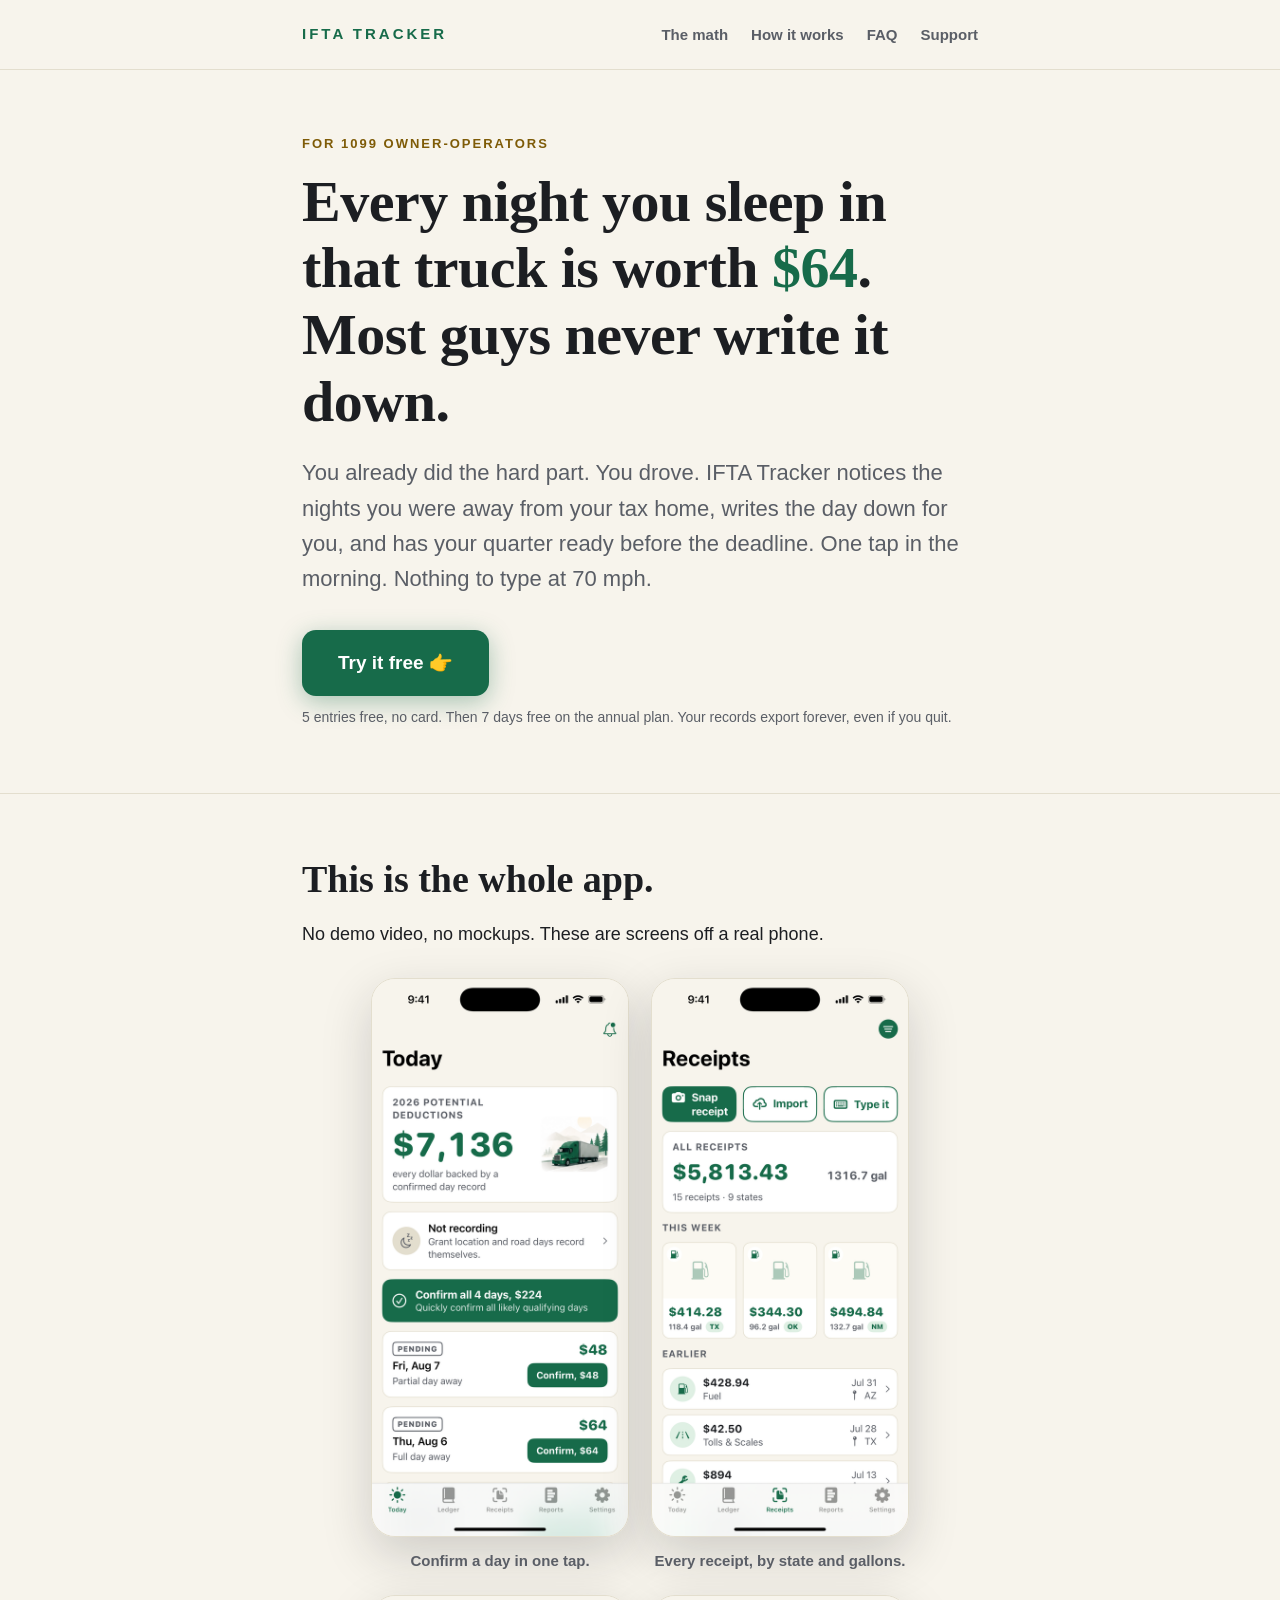
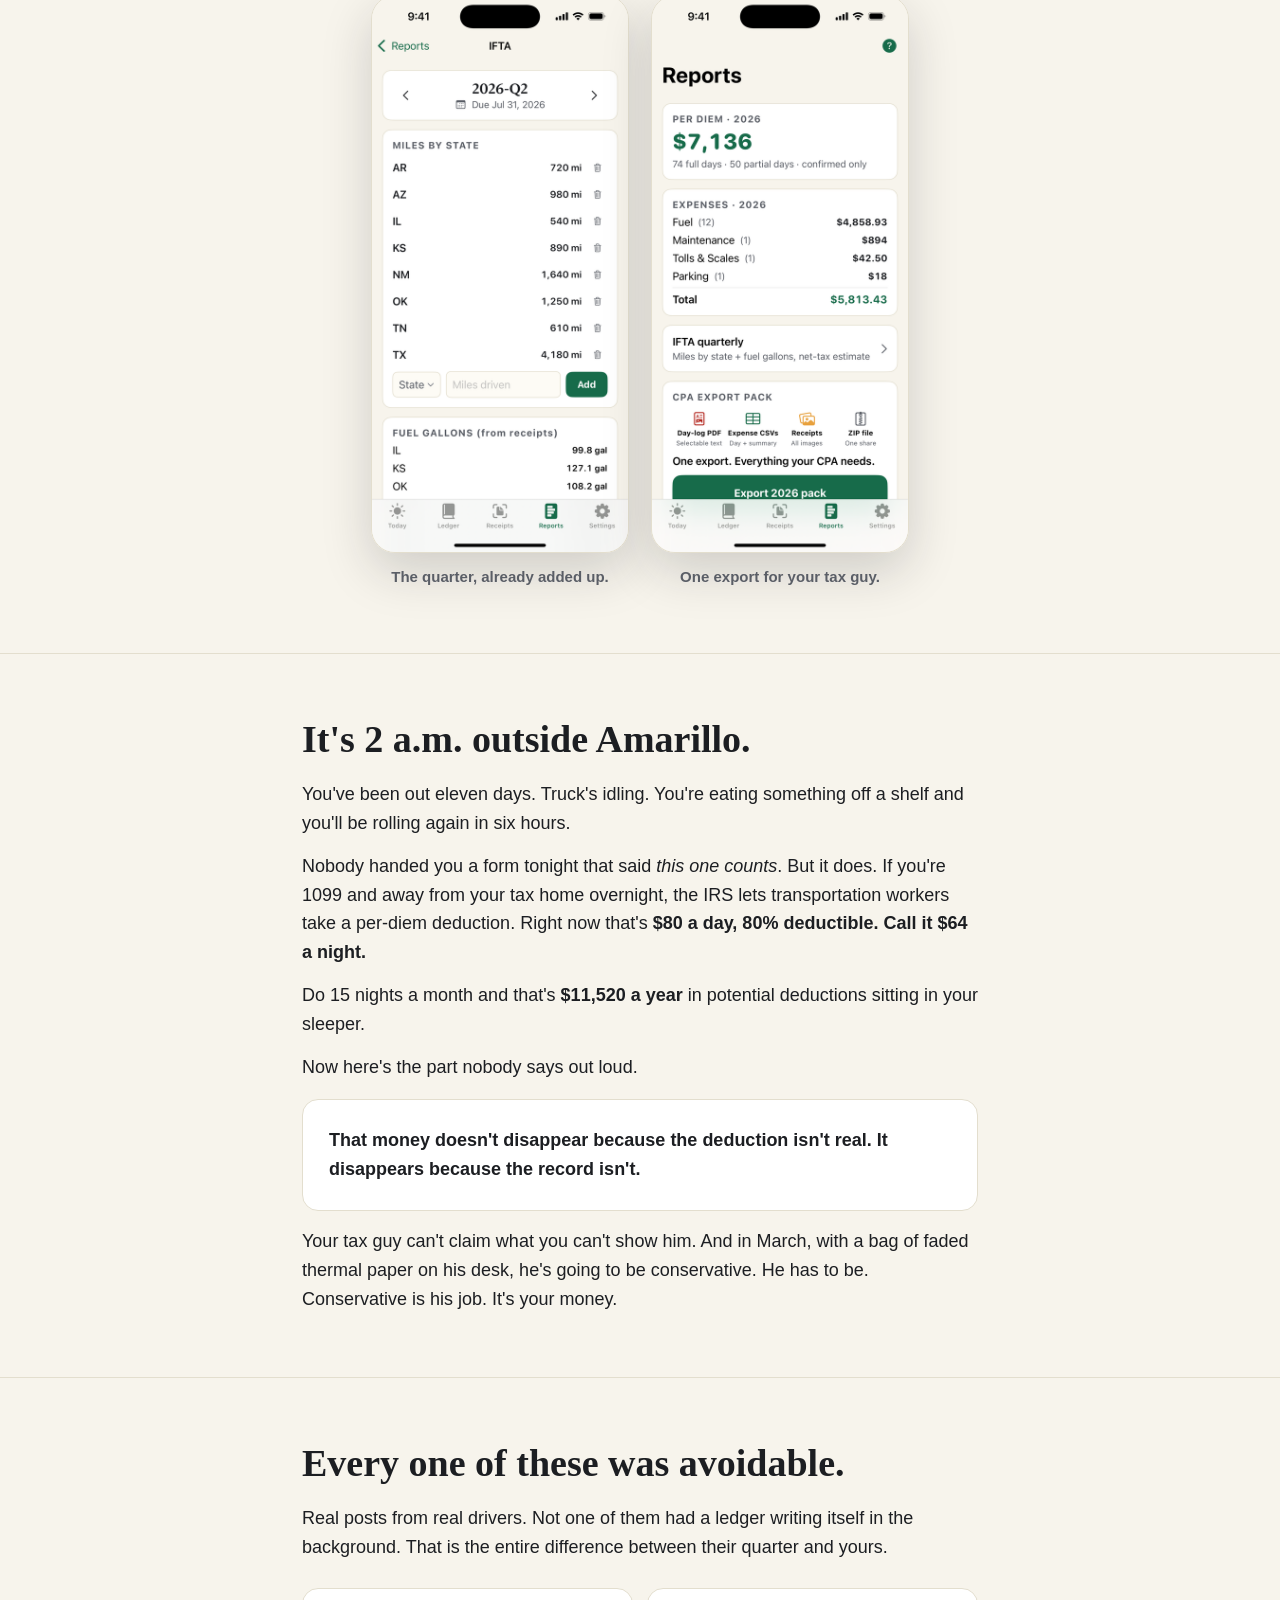
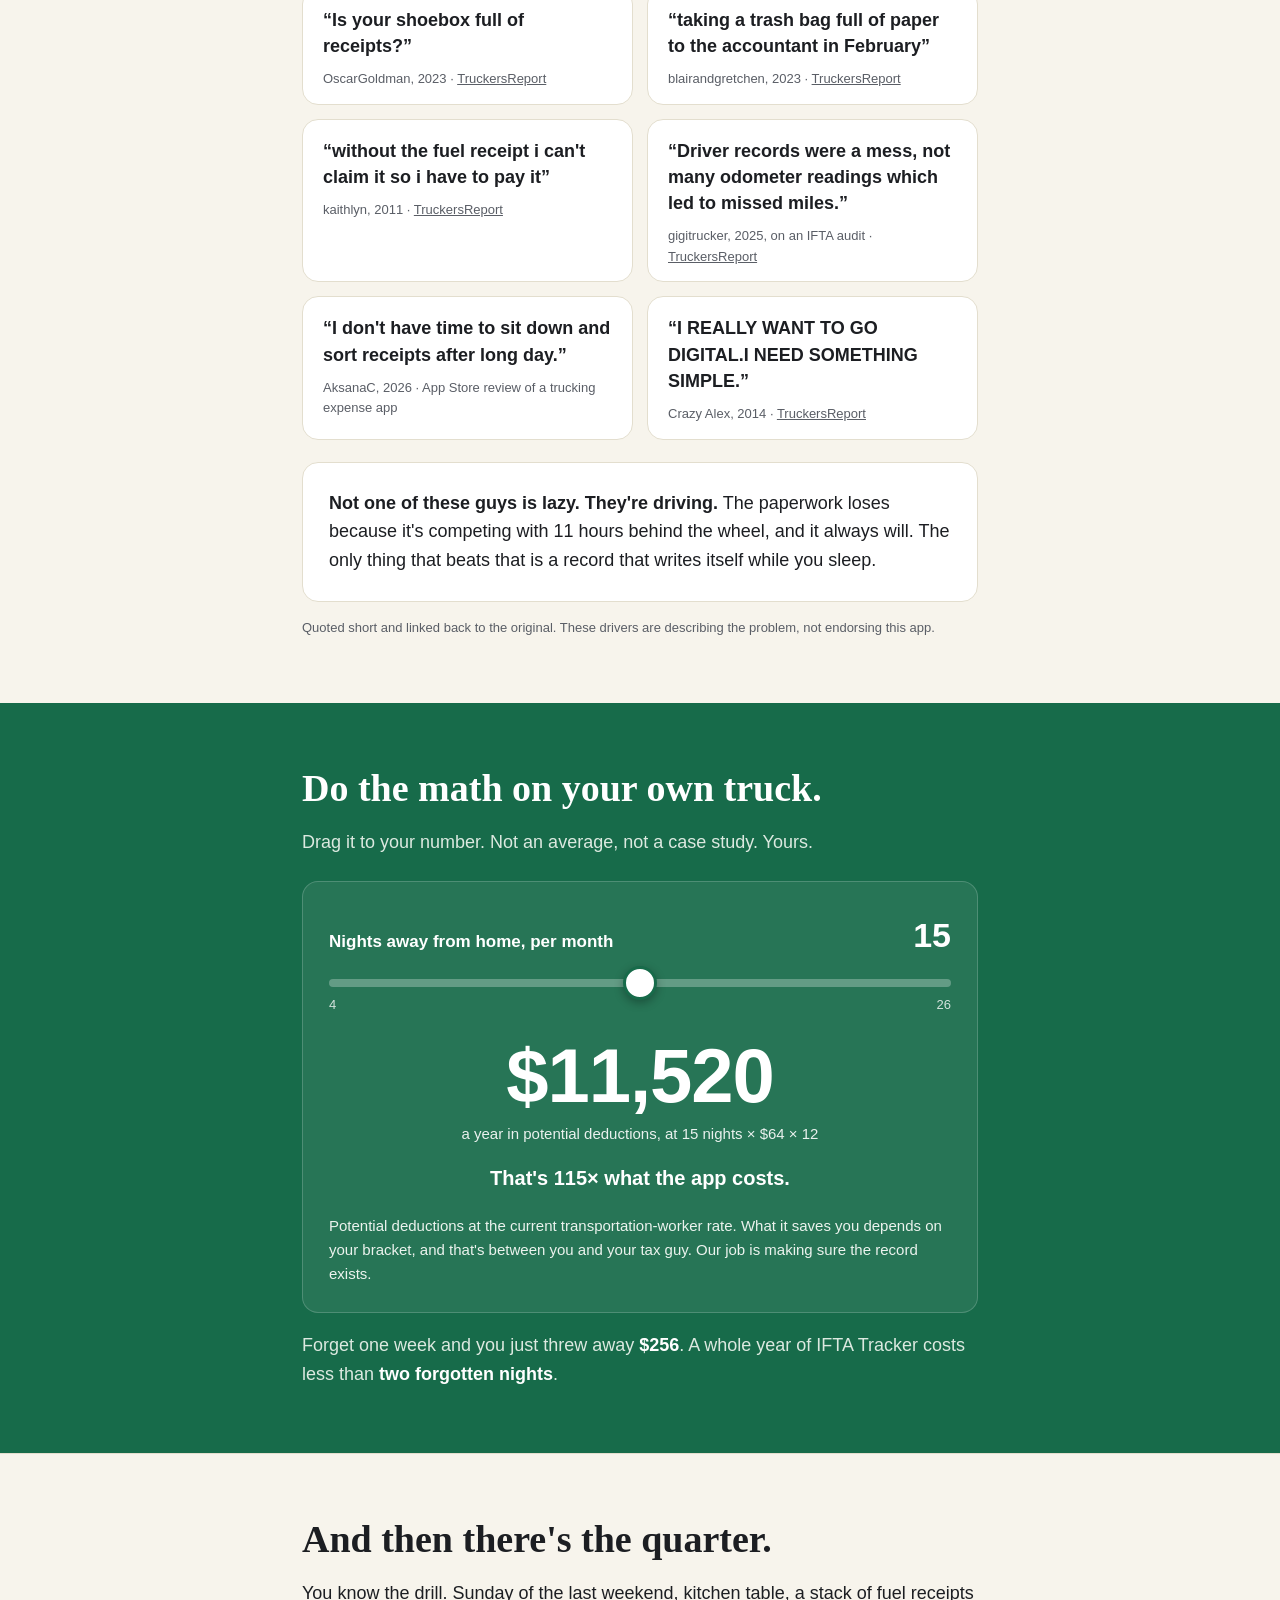
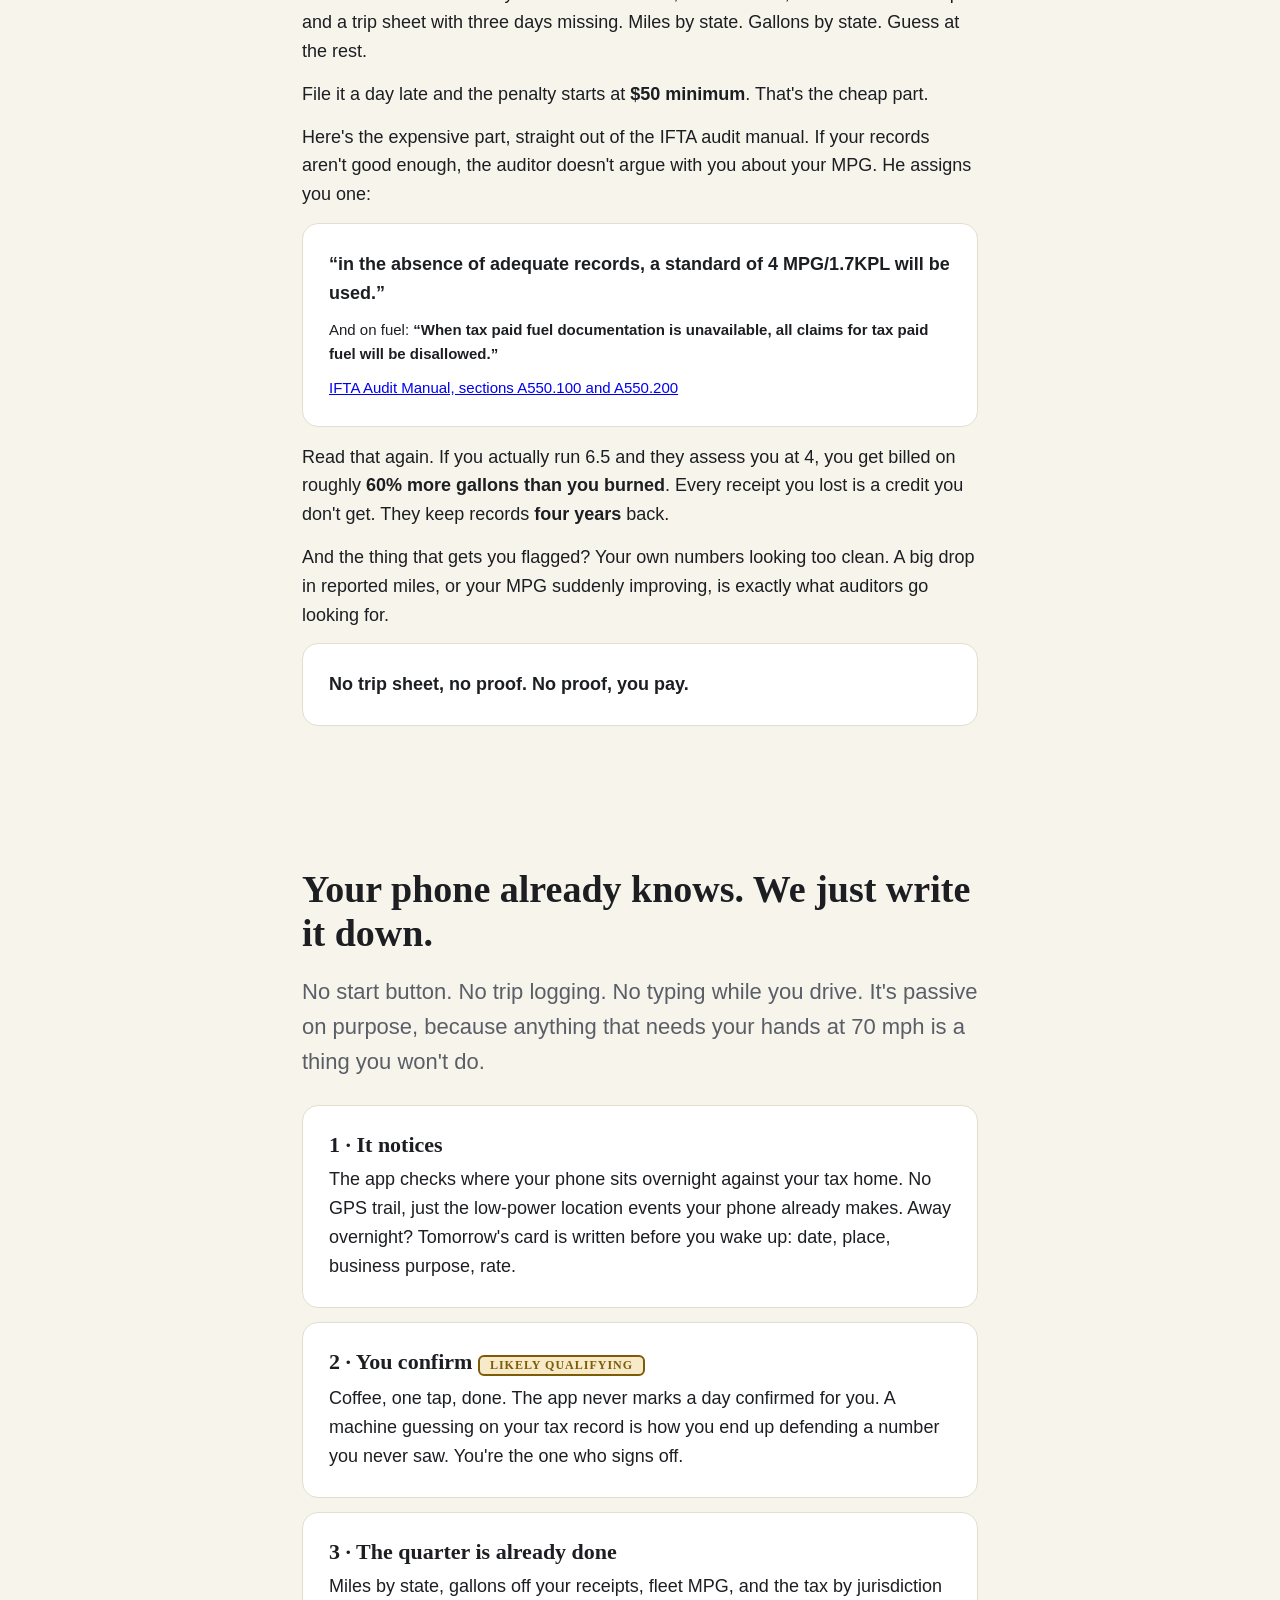
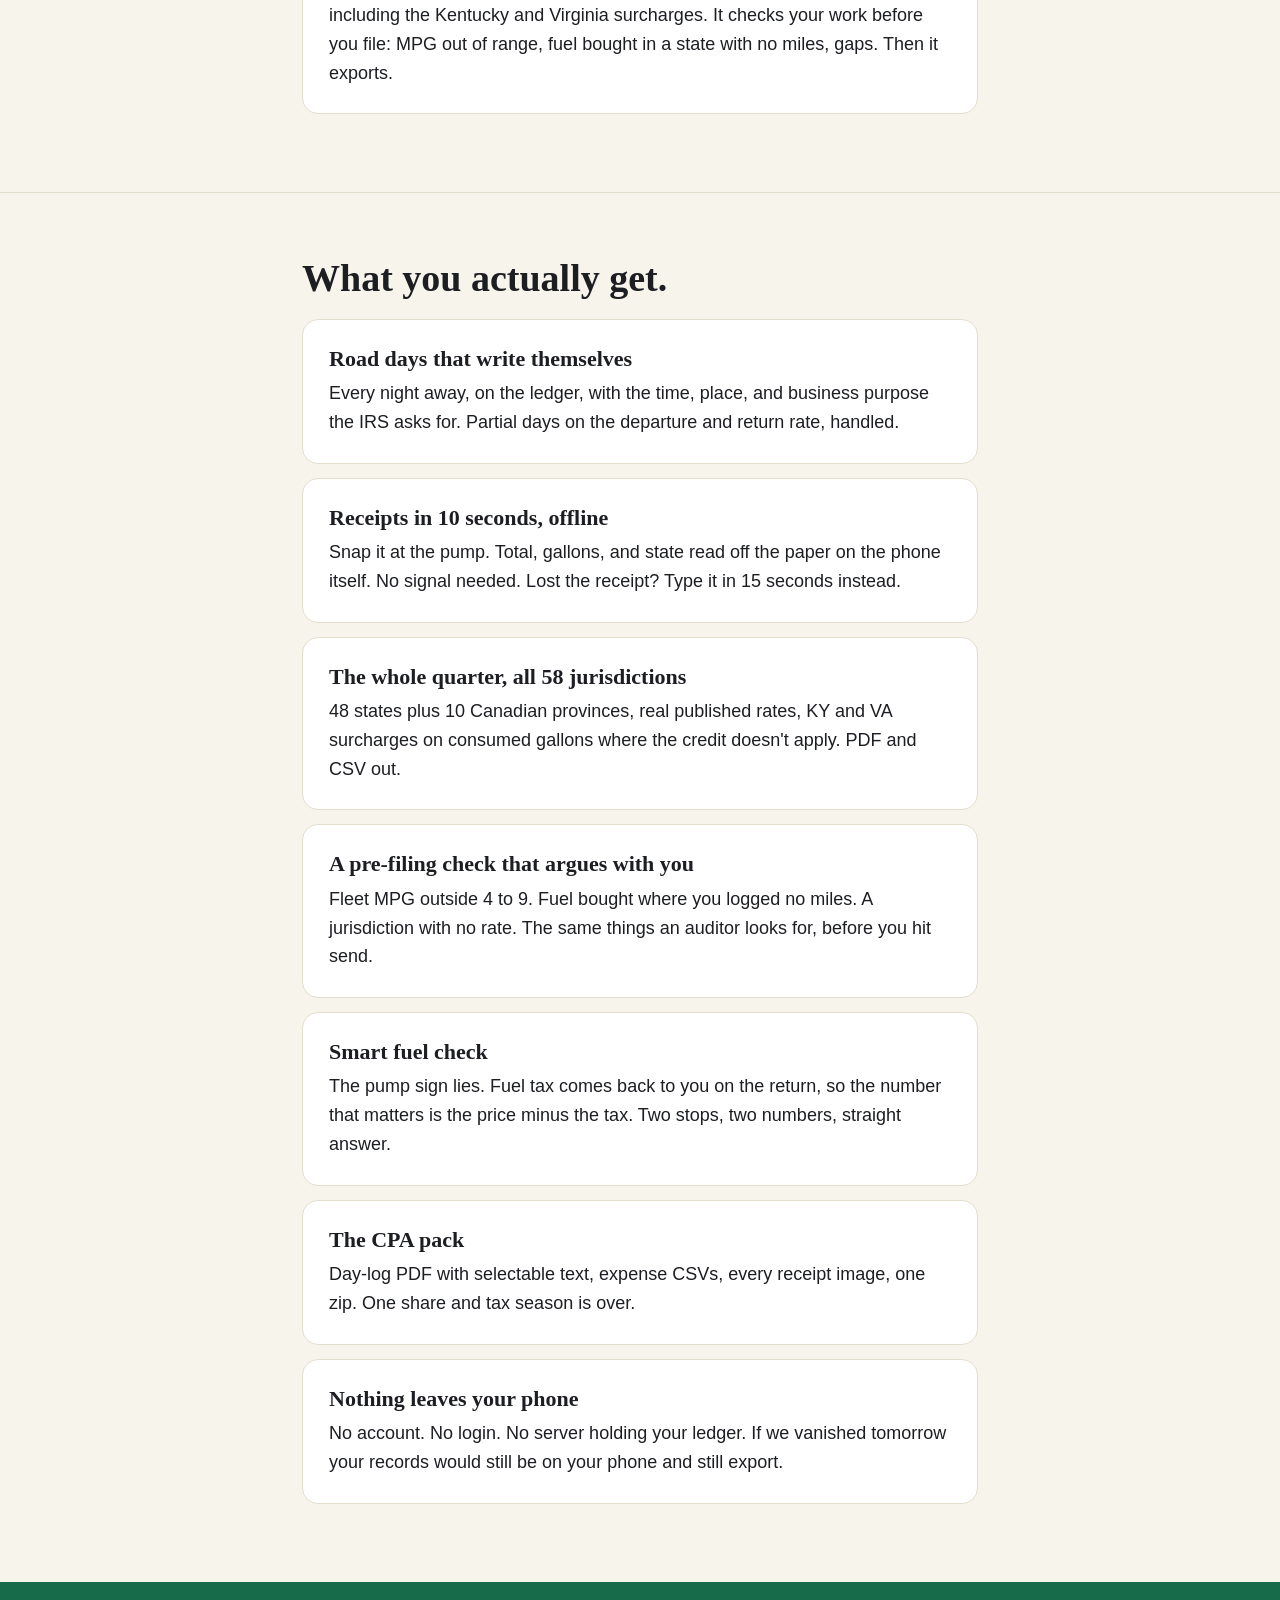
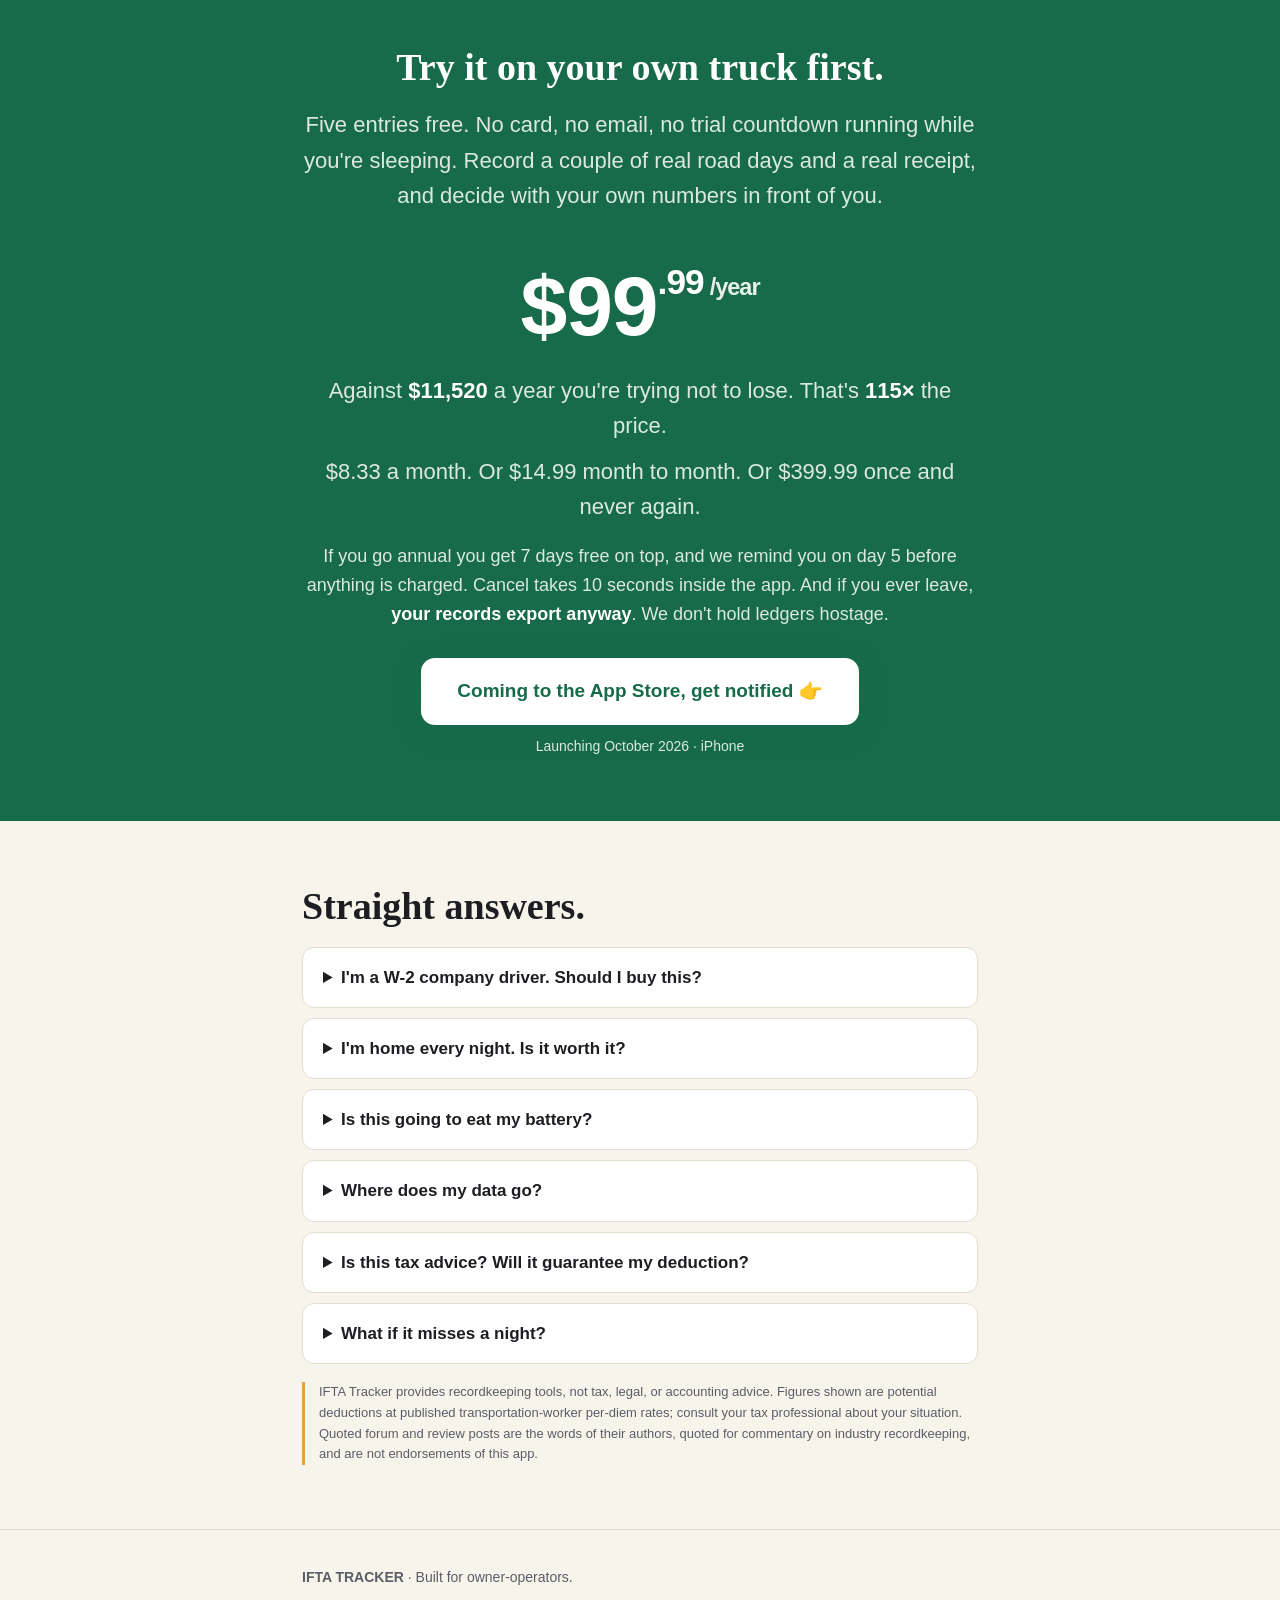
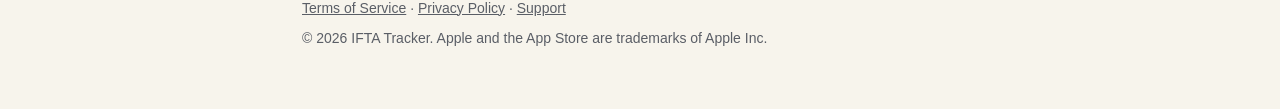
==== commit 0082c35f: "Slider calculator, sharper quote framing, price that leads with the dollars The static three-row tab" ====
--- a/index.html
+++ b/index.html
@@ -96,9 +96,9 @@
 <!-- SOCIAL PROOF: THE PROBLEM, IN THEIR WORDS -->
 <section class="rule-top">
   <div class="wrap">
-    <h2>You are not the only one.</h2>
-    <p>Real posts from drivers, about the paperwork. Not about this app. Nobody below has
-    ever heard of us.</p>
+    <h2>Every one of these was avoidable.</h2>
+    <p>Real posts from real drivers. Not one of them had a ledger writing itself in the
+    background. That is the entire difference between their quarter and yours.</p>
 
     <div class="quotes">
       <figure>
@@ -132,6 +132,12 @@
       </figure>
     </div>
 
+    <div class="card" style="margin-top:22px">
+      <p><strong>Not one of these guys is lazy. They're driving.</strong> The paperwork
+      loses because it's competing with 11 hours behind the wheel, and it always will.
+      The only thing that beats that is a record that writes itself while you sleep.</p>
+    </div>
+
     <p class="source-note">Quoted short and linked back to the original. These drivers are
     describing the problem, not endorsing this app.</p>
   </div>
@@ -141,19 +147,32 @@
 <section class="dark" id="math">
   <div class="wrap">
     <h2>Do the math on your own truck.</h2>
-    <p>Say you run OTR and you're out 15 nights a month. It isn't complicated:</p>
-    <div class="card">
-      <table class="ledger-table">
-        <tr><td>15 nights × $64</td><td>$960 / month</td></tr>
-        <tr><td>× 12 months</td><td>$11,520 / year</td></tr>
-        <tr><td>One week you forgot to write down</td><td>−$320 to −$448</td></tr>
-      </table>
-      <p style="font-size:15px">Potential deductions at the current transportation-worker
-      rate. What it saves you depends on your bracket, and that's between you and your tax
-      guy. Our job is making sure the record exists.</p>
-    </div>
-    <p style="margin-top:18px">A year of IFTA Tracker costs less than <strong>two forgotten
-    nights</strong>.</p>
+    <p>Drag it to your number. Not an average, not a case study. Yours.</p>
+
+    <div class="card calc">
+      <div class="calc-head">
+        <label for="nights">Nights away from home, per month</label>
+        <span class="calc-nights" id="nightsOut">15</span>
+      </div>
+      <input type="range" id="nights" min="4" max="26" step="1" value="15"
+             aria-describedby="calcYearLabel">
+      <div class="calc-scale"><span>4</span><span>26</span></div>
+
+      <div class="calc-out">
+        <div class="calc-year" id="calcYear">$11,520</div>
+        <div class="calc-label" id="calcYearLabel">a year in potential deductions,
+          at <span id="calcNights2">15</span> nights × $64 × 12</div>
+        <div class="calc-multiple" id="calcMultiple">That's 115× what the app costs.</div>
+      </div>
+
+      <p style="font-size:15px;margin-top:20px">Potential deductions at the current
+      transportation-worker rate. What it saves you depends on your bracket, and that's
+      between you and your tax guy. Our job is making sure the record exists.</p>
+    </div>
+
+    <p style="margin-top:18px">Forget one week and you just threw away
+    <strong id="calcWeek">$320</strong>. A whole year of IFTA Tracker costs less than
+    <strong>two forgotten nights</strong>.</p>
   </div>
 </section>
 
@@ -262,9 +281,13 @@
     <p class="sub">Five entries free. No card, no email, no trial countdown running while
     you're sleeping. Record a couple of real road days and a real receipt, and decide with
     your own numbers in front of you.</p>
-    <p class="big-money" style="margin-top:26px">$99.99<span style="font-size:24px;font-weight:600">/year</span></p>
-    <p class="sub">That's $8.33 a month. Or $14.99 month to month. Or $399.99 once and
-    never again.</p>
+    <p class="big-money price-lockup" style="margin-top:26px">
+      <span>$99</span><span class="price-cents">.99</span><span class="price-term">/year</span>
+    </p>
+    <p class="sub" id="priceCompare">Against <strong>$11,520</strong> a year you're trying
+    not to lose. That's <strong>115×</strong> the price.</p>
+    <p class="sub" style="margin-top:10px">$8.33 a month. Or $14.99 month to month.
+    Or $399.99 once and never again.</p>
     <p style="margin-top:18px">If you go annual you get 7 days free on top, and we remind
     you on day 5 before anything is charged. Cancel takes 10 seconds inside the app. And if
     you ever leave, <strong>your records export anyway</strong>. We don't hold ledgers
@@ -326,5 +349,39 @@
   </div>
 </footer>
 
+<script>
+// One slider drives every number on the page. $64 is the transportation
+// worker rate ($80 M&IE, 80% deductible) and 99.99 is the real annual
+// price, so the multiple we quote is the honest one.
+(function () {
+  var NIGHT = 64, YEAR_PRICE = 99.99;
+  var el = function (id) { return document.getElementById(id); };
+  var slider = el('nights');
+  if (!slider) return;
+  var usd = function (n) { return '$' + Math.round(n).toLocaleString('en-US'); };
+
+  function render() {
+    var nights = parseInt(slider.value, 10);
+    var year = nights * NIGHT * 12;
+    el('nightsOut').textContent = nights;
+    el('calcNights2').textContent = nights;
+    el('calcYear').textContent = usd(year);
+    el('calcMultiple').textContent =
+      "That's " + Math.round(year / YEAR_PRICE) + '× what the app costs.';
+    // A forgotten week is however many nights he was actually out that
+    // week: his monthly nights pro-rated over 30 days, capped at 7.
+    var weekNights = Math.max(1, Math.min(7, Math.round(nights * 7 / 30)));
+    el('calcWeek').textContent = usd(weekNights * NIGHT);
+    var cmp = el('priceCompare');
+    if (cmp) {
+      cmp.innerHTML = 'Against <strong>' + usd(year) + '</strong> a year you\'re trying ' +
+        'not to lose. That\'s <strong>' + Math.round(year / YEAR_PRICE) + '×</strong> the price.';
+    }
+    slider.setAttribute('aria-valuetext', nights + ' nights a month, ' + usd(year) + ' a year');
+  }
+  slider.addEventListener('input', render);
+  render();
+})();
+</script>
 </body>
 </html>
--- a/style.css
+++ b/style.css
@@ -121,6 +121,39 @@
 .dark .quotes figcaption, .dark .quotes figcaption a { color: #DCE9E0; }
 .source-note { font-size: 13px; color: var(--ink2); margin-top: 16px; }
 
+/* Slider calculator. Everything is driven off one range input so the
+   number a driver lands on is his own, not our average. */
+.calc { margin-top: 24px; }
+.calc-head { display: flex; justify-content: space-between; align-items: baseline; gap: 12px; }
+.calc-head label { font-size: 17px; font-weight: 600; }
+.calc-nights { font-size: 34px; font-weight: 900; font-variant-numeric: tabular-nums; }
+.calc input[type="range"] {
+  -webkit-appearance: none; appearance: none; width: 100%; margin: 16px 0 4px;
+  height: 8px; border-radius: 999px; background: rgba(255,255,255,0.28); outline: none;
+}
+.calc input[type="range"]::-webkit-slider-thumb {
+  -webkit-appearance: none; appearance: none; width: 34px; height: 34px;
+  border-radius: 50%; background: #fff; border: 3px solid var(--money);
+  cursor: pointer; box-shadow: 0 3px 10px rgba(0,0,0,0.3);
+}
+.calc input[type="range"]::-moz-range-thumb {
+  width: 34px; height: 34px; border-radius: 50%; background: #fff;
+  border: 3px solid var(--money); cursor: pointer;
+}
+.calc input[type="range"]:focus-visible { outline: 3px solid #fff; outline-offset: 4px; }
+.calc-scale { display: flex; justify-content: space-between; font-size: 13px; opacity: 0.8; }
+.calc-out { margin-top: 22px; text-align: center; }
+.calc-year { font-size: clamp(46px, 10vw, 76px); font-weight: 900; line-height: 1;
+  font-variant-numeric: tabular-nums; letter-spacing: -1px; }
+.calc-label { font-size: 15px; margin-top: 8px; opacity: 0.9; }
+.calc-multiple { margin-top: 16px; font-size: 20px; font-weight: 700; }
+
+/* Price: the eye lands on the dollars, the cents stay legible because the
+   charge really is $99.99 and the page must not imply otherwise. */
+.price-lockup { display: inline-flex; align-items: flex-start; justify-content: center; }
+.price-cents { font-size: 0.42em; font-weight: 800; margin-top: 0.42em; }
+.price-term { font-size: 0.28em; font-weight: 700; margin-top: 1.3em; margin-left: 6px; opacity: 0.9; }
+
 .shots { display: flex; gap: 22px; justify-content: center; flex-wrap: wrap; margin-top: 30px; }
 .shots figure { width: min(258px, 78vw); }
 .shots img {
